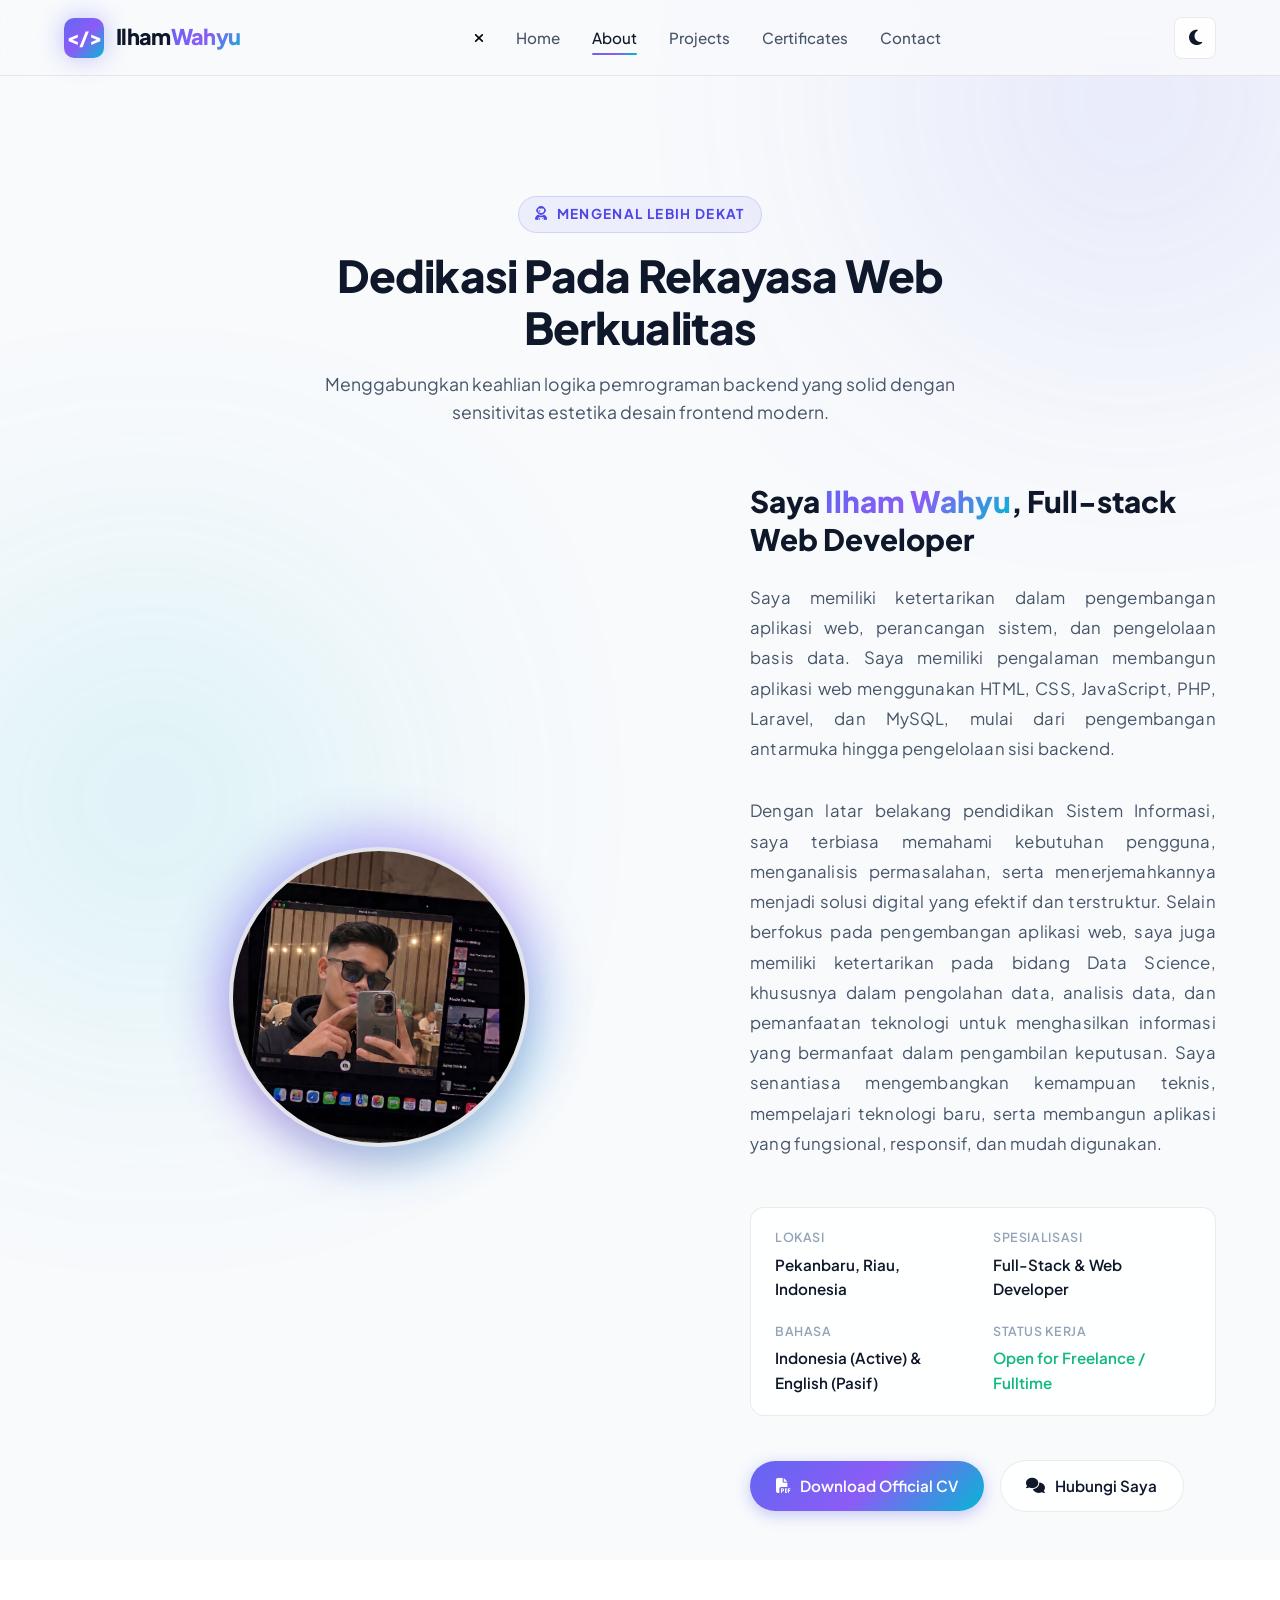
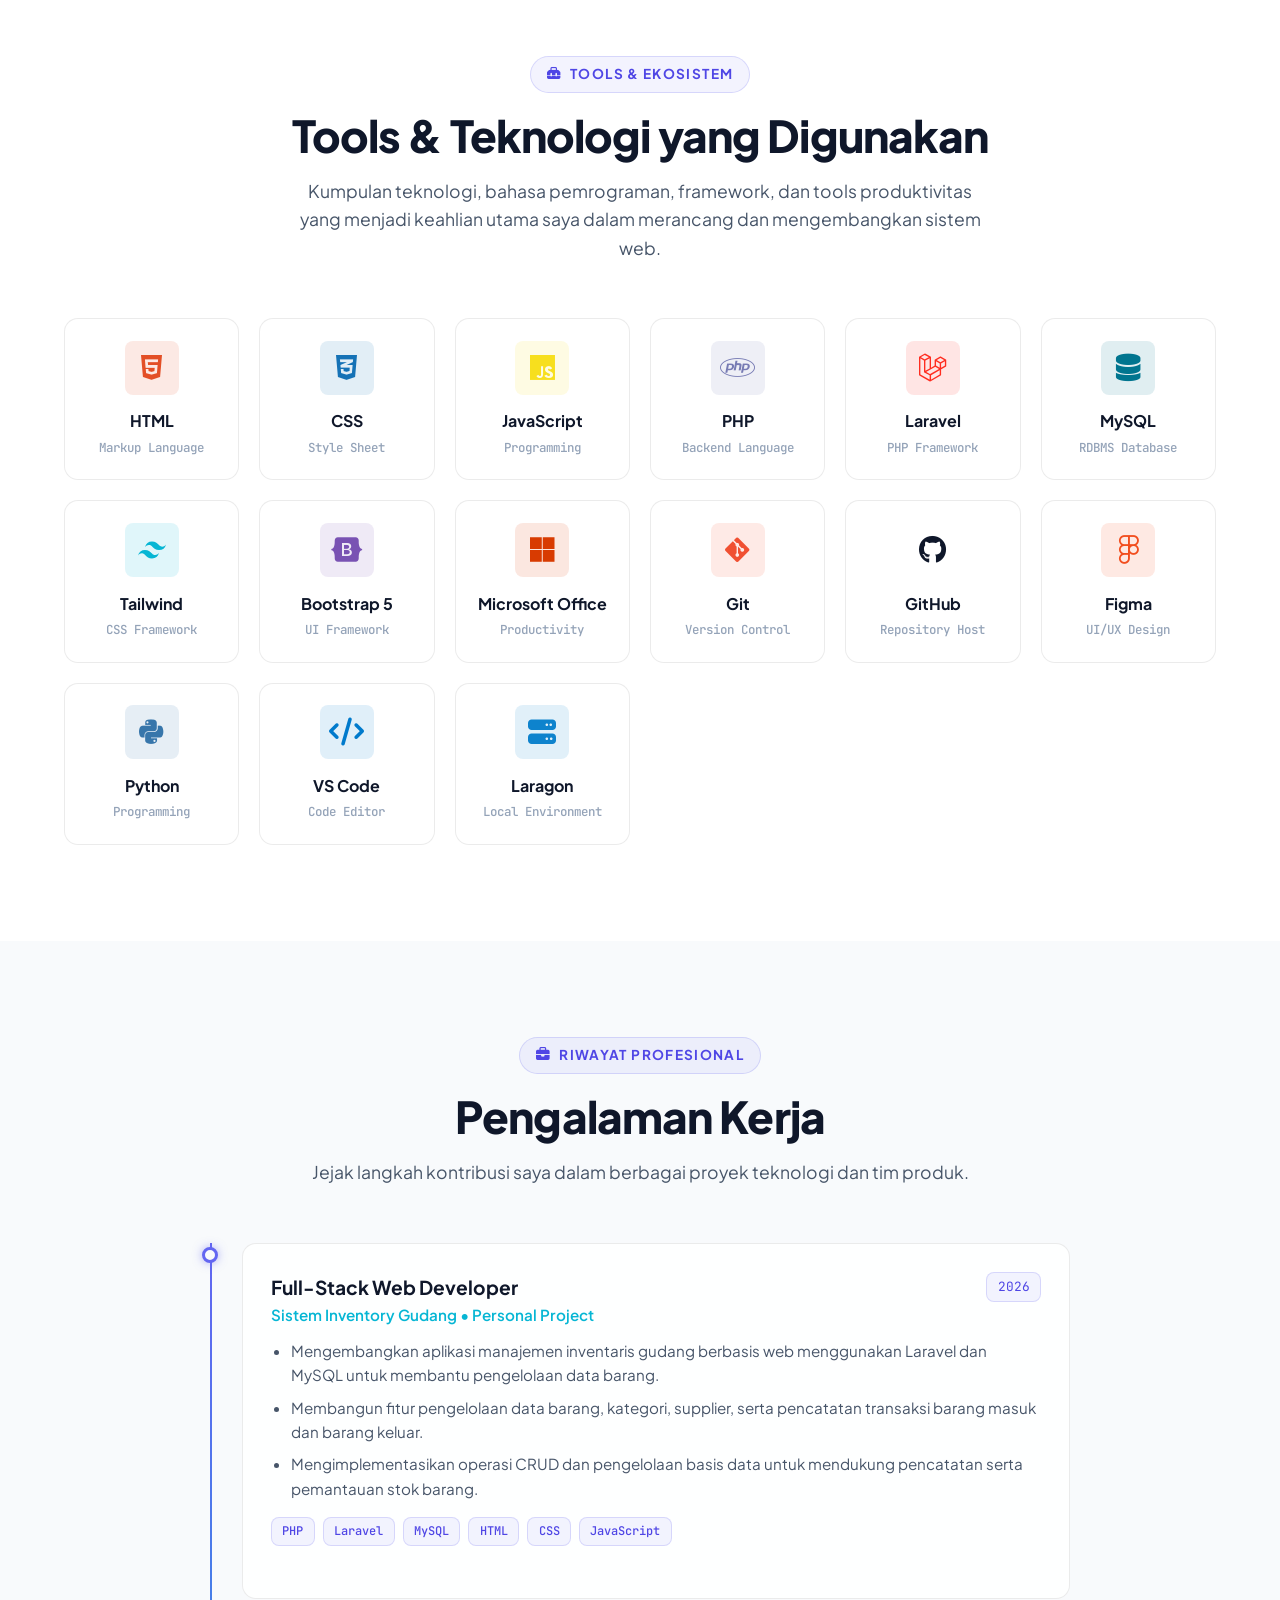
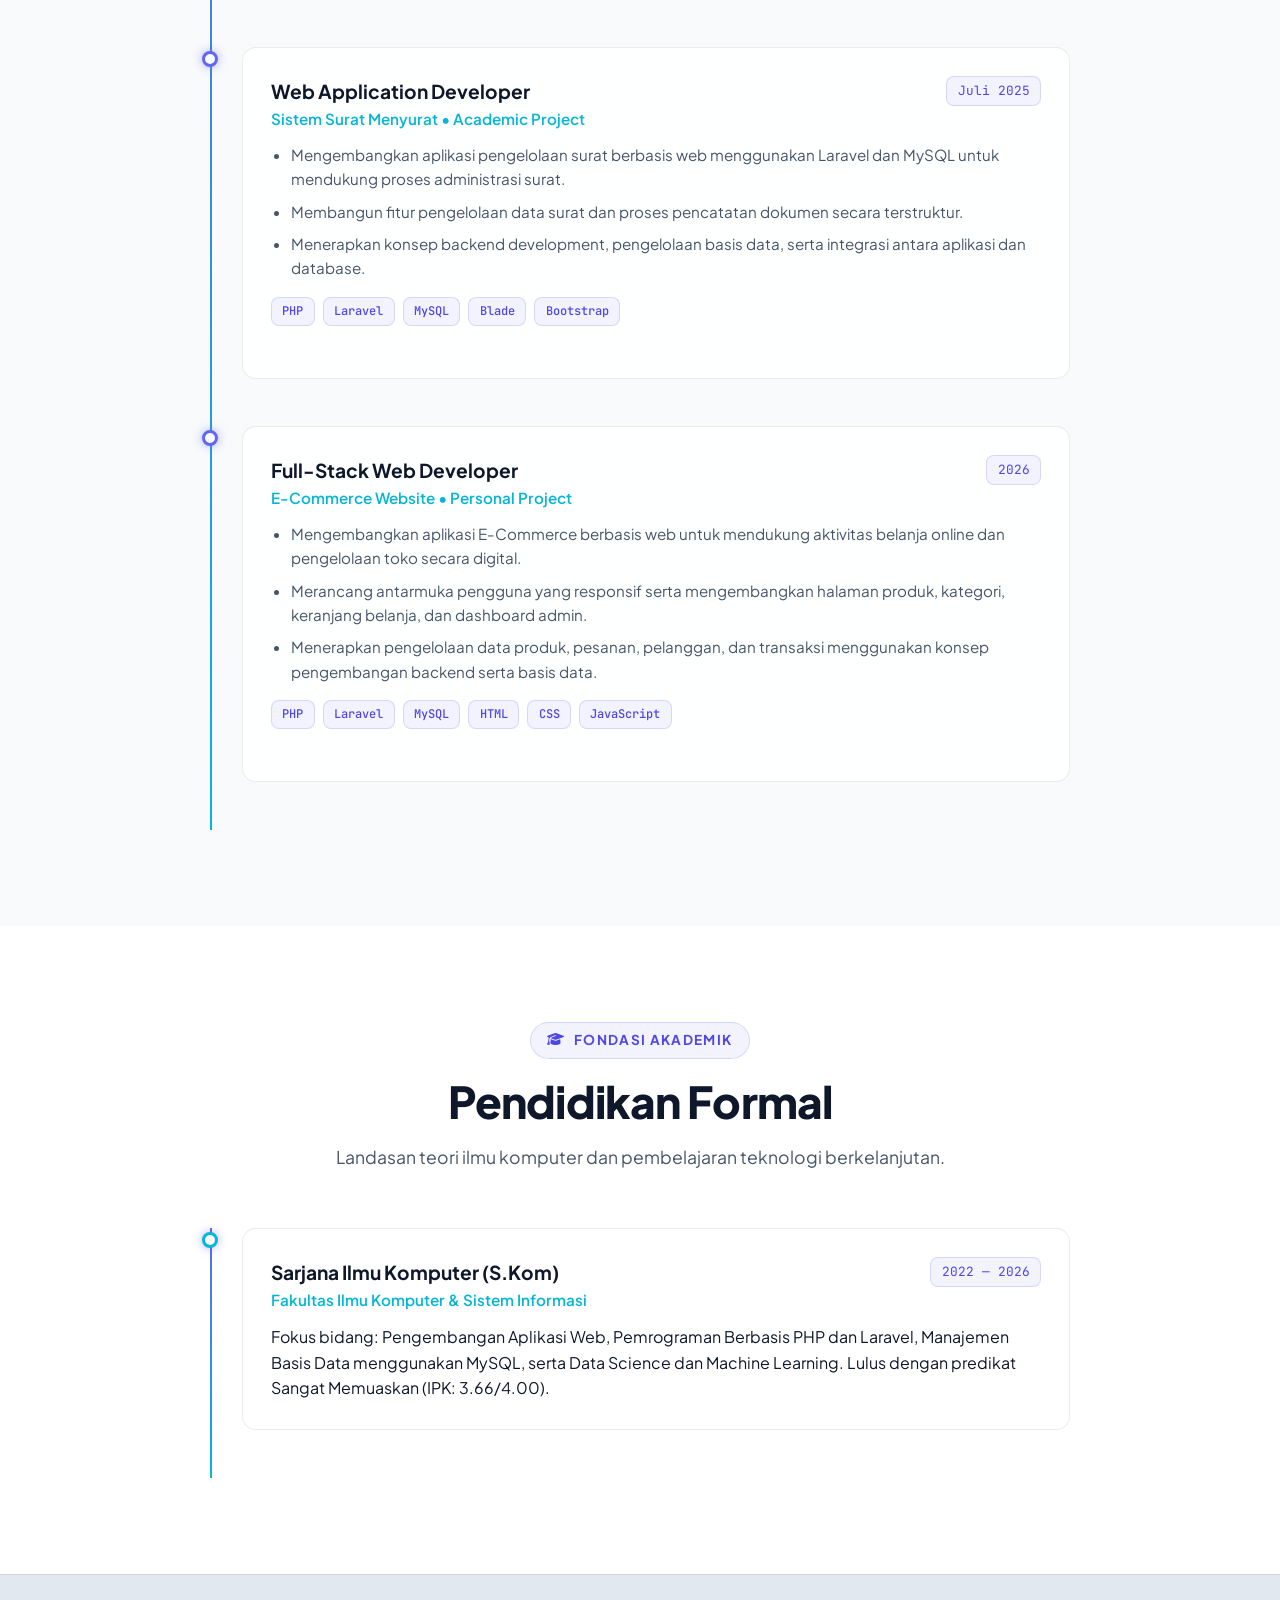
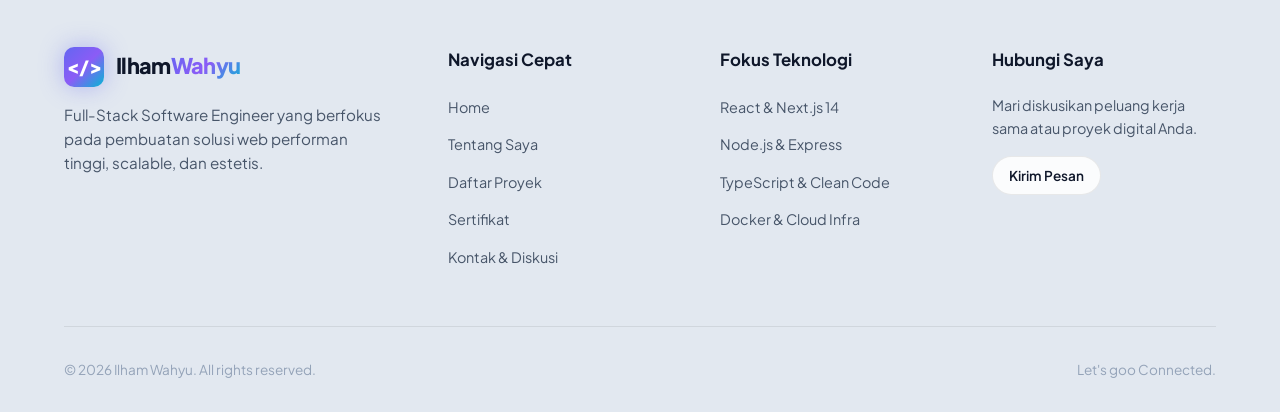
==== about.html @ cb18fb80 "Initial commit: Portfolio Ilham Wahyu" ====
<!DOCTYPE html>
<html lang="id" data-theme="dark">

<head>
  <meta charset="UTF-8">
  <meta name="viewport" content="width=device-width, initial-scale=1.0">
  <meta name="description"
    content="Tentang Ilham Wahyu - Pengalaman, Riwayat Pendidikan, dan Keahlian Teknis Full-Stack Developer.">
  <title>About Me | Ilham Wahyu - Full-Stack Developer</title>

  <!-- Favicon (Mendukung format PNG, JPEG, dan SVG) -->
  <link rel="icon" type="image/png" href="assets/img/Logo1.png">
  <link rel="stylesheet" href="https://cdnjs.cloudflare.com/ajax/libs/font-awesome/6.5.1/css/all.min.css">
  <link rel="stylesheet" href="css/style.css">
  <link rel="stylesheet" href="css/animation.css">
  <link rel="stylesheet" href="css/responsive.css">
</head>

<body>

  <div class="scroll-progress-bar"></div>

  <!-- Header -->
  <header class="site-header">
    <div class="container">
      <nav class="navbar">
        <a href="index.html" class="brand-logo">
          <div class="logo-icon">&lt;/&gt;</div>
          <span>Ilham<span class="gradient-text">Wahyu</span></span>
        </a>

        <ul class="nav-menu">
          <li><a href="index.html" class="nav-link">Home</a></li>
          <li><a href="about.html" class="nav-link active">About</a></li>
          <li><a href="projects.html" class="nav-link">Projects</a></li>
          <li><a href="certificate.html" class="nav-link">Certificates</a></li>
          <li><a href="contact.html" class="nav-link">Contact</a></li>
        </ul>

        <div class="header-actions">
          <button class="theme-toggle-btn" aria-label="Toggle Dark/Light Mode">
            <i class="fa-solid fa-sun"></i>
          </button>
          <a href="contact.html" class="btn btn-primary btn-sm"
            style="display: none; @media(min-width: 640px){display: inline-flex;}">
            <i class="fa-solid fa-paper-plane"></i> Let's Talk
          </a>
          <button class="menu-toggle" aria-label="Open Mobile Menu">
            <i class="fa-solid fa-bars-staggered"></i>
          </button>
        </div>
      </nav>
    </div>
  </header>

  <main style="padding-top: 100px;">
    <!-- ABOUT HERO BANNER -->
    <section class="section" style="padding-bottom: 3rem;">
      <div class="container">
        <div class="section-header reveal-init">
          <span class="section-tag"><i class="fa-solid fa-user-astronaut"></i> Mengenal Lebih Dekat</span>
          <h1 class="section-title">Dedikasi Pada Rekayasa Web Berkualitas</h1>
          <p class="section-subtitle">
            Menggabungkan keahlian logika pemrograman backend yang solid dengan sensitivitas estetika desain frontend
            modern.
          </p>
        </div>

        <!-- BIO DETAIL CARD -->
        <div class="hero-grid" style="margin-top: 2rem;">
          <div class="hero-visual reveal-init">
            <div class="avatar-wrapper" style="width: 300px; height: 300px;">
              <div class="avatar-glow-ring"></div>
              <img src="assets/img/fotocustom.png" alt="Profile" class="avatar-img"
                onerror="this.onerror=null; this.src='assets/img/profile.svg';">
            </div>
          </div>

          <div class="hero-content about-hero-content reveal-init delay-200">
            <h2 class="about-bio-title">
              Saya <span class="gradient-text">Ilham Wahyu</span>, Full-stack Web Developer
            </h2>
            <p class="about-bio-text">
              Saya memiliki ketertarikan dalam pengembangan aplikasi web, perancangan sistem, dan pengelolaan basis
              data. Saya memiliki pengalaman membangun aplikasi web menggunakan HTML, CSS, JavaScript, PHP, Laravel, dan
              MySQL, mulai dari pengembangan antarmuka hingga pengelolaan sisi backend.
            </p>
            <p class="about-bio-text">
              Dengan latar belakang pendidikan Sistem Informasi, saya terbiasa memahami kebutuhan pengguna, menganalisis
              permasalahan, serta menerjemahkannya menjadi solusi digital yang efektif dan terstruktur. Selain berfokus
              pada pengembangan aplikasi web, saya juga memiliki ketertarikan pada bidang Data Science, khususnya dalam
              pengolahan data, analisis data, dan pemanfaatan teknologi untuk menghasilkan informasi yang bermanfaat
              dalam pengambilan keputusan. Saya senantiasa mengembangkan kemampuan teknis, mempelajari teknologi baru,
              serta membangun aplikasi yang fungsional, responsif, dan mudah digunakan.
            </p>

            <div class="about-info-grid">
              <div class="about-info-item">
                <span class="about-info-label">LOKASI</span>
                <strong class="about-info-value">Pekanbaru, Riau, Indonesia</strong>
              </div>
              <div class="about-info-item">
                <span class="about-info-label">SPESIALISASI</span>
                <strong class="about-info-value">Full-Stack &amp; Web Developer</strong>
              </div>
              <div class="about-info-item">
                <span class="about-info-label">BAHASA</span>
                <strong class="about-info-value">Indonesia (Active) &amp; English (Pasif)</strong>
              </div>
              <div class="about-info-item">
                <span class="about-info-label">STATUS KERJA</span>
                <strong class="about-info-value" style="color: #10b981;">Open for Freelance / Fulltime</strong>
              </div>
            </div>

            <div class="hero-actions">
              <a href="assets/file/CV_ilham_wahyu.pdf" download="CV_ilham_wahyu.pdf" class="btn btn-primary">
                <i class="fa-solid fa-file-pdf"></i> Download Official CV
              </a>
              <a href="contact.html" class="btn btn-outline">
                <i class="fa-solid fa-comments"></i> Hubungi Saya
              </a>
            </div>
          </div>
        </div>
      </div>
    </section>

    <!-- TOOLS & TECHNOLOGIES SECTION -->
    <section class="section" style="background: var(--bg-secondary);">
      <div class="container">
        <div class="section-header reveal-init">
          <span class="section-tag"><i class="fa-solid fa-toolbox"></i> Tools &amp; Ekosistem</span>
          <h2 class="section-title">Tools &amp; Teknologi yang Digunakan</h2>
          <p class="section-subtitle">
            Kumpulan teknologi, bahasa pemrograman, framework, dan tools produktivitas yang menjadi keahlian utama saya
            dalam merancang dan mengembangkan sistem web.
          </p>
        </div>

        <div class="tools-grid reveal-init">
          <!-- 1. HTML -->
          <div class="tool-card shine-effect">
            <div class="tool-icon" style="color: #e34f26; background: rgba(227, 79, 38, 0.12);">
              <i class="fa-brands fa-html5"></i>
            </div>
            <h4 class="tool-name">HTML</h4>
            <span class="tool-category">Markup Language</span>
          </div>

          <!-- 2. CSS -->
          <div class="tool-card shine-effect">
            <div class="tool-icon" style="color: #1572b6; background: rgba(21, 114, 182, 0.12);">
              <i class="fa-brands fa-css3-alt"></i>
            </div>
            <h4 class="tool-name">CSS</h4>
            <span class="tool-category">Style Sheet</span>
          </div>

          <!-- 3. JavaScript -->
          <div class="tool-card shine-effect">
            <div class="tool-icon" style="color: #f7df1e; background: rgba(247, 223, 30, 0.12);">
              <i class="fa-brands fa-js"></i>
            </div>
            <h4 class="tool-name">JavaScript</h4>
            <span class="tool-category">Programming</span>
          </div>

          <!-- 4. PHP -->
          <div class="tool-card shine-effect">
            <div class="tool-icon" style="color: #777bb4; background: rgba(119, 123, 180, 0.12);">
              <i class="fa-brands fa-php"></i>
            </div>
            <h4 class="tool-name">PHP</h4>
            <span class="tool-category">Backend Language</span>
          </div>

          <!-- 5. Laravel -->
          <div class="tool-card shine-effect">
            <div class="tool-icon" style="color: #ff2d20; background: rgba(255, 45, 32, 0.12);">
              <i class="fa-brands fa-laravel"></i>
            </div>
            <h4 class="tool-name">Laravel</h4>
            <span class="tool-category">PHP Framework</span>
          </div>

          <!-- 6. MySQL -->
          <div class="tool-card shine-effect">
            <div class="tool-icon" style="color: #00758f; background: rgba(0, 117, 143, 0.12);">
              <i class="fa-solid fa-database"></i>
            </div>
            <h4 class="tool-name">MySQL</h4>
            <span class="tool-category">RDBMS Database</span>
          </div>

          <!-- 7. Tailwind CSS -->
          <div class="tool-card shine-effect">
            <div class="tool-icon" style="color: #06b6d4; background: rgba(6, 182, 212, 0.12);">
              <svg viewBox="0 0 24 24" width="28" height="28" fill="currentColor">
                <path
                  d="M12.001 4.8c-3.2 0-5.2 1.6-6 4.8 1.2-1.6 2.6-2.2 4.2-1.8.913.228 1.565.89 2.288 1.624C13.666 10.618 15.027 12 18.001 12c3.2 0 5.2-1.6 6-4.8-1.2 1.6-2.6 2.2-4.2 1.8-.913-.228-1.565-.89-2.288-1.624C16.337 6.182 14.976 4.8 12.001 4.8zm-6 7.2c-3.2 0-5.2 1.6-6 4.8 1.2-1.6 2.6-2.2 4.2-1.8.913.228 1.565.89 2.288 1.624 1.177 1.194 2.538 2.576 5.512 2.576 3.2 0 5.2-1.6 6-4.8-1.2 1.6-2.6 2.2-4.2 1.8-.913-.228-1.565-.89-2.288-1.624C10.336 13.382 8.975 12 6.001 12z" />
              </svg>
            </div>
            <h4 class="tool-name">Tailwind</h4>
            <span class="tool-category">CSS Framework</span>
          </div>

          <!-- 8. Bootstrap 5 -->
          <div class="tool-card shine-effect">
            <div class="tool-icon" style="color: #7952b3; background: rgba(121, 82, 179, 0.12);">
              <i class="fa-brands fa-bootstrap"></i>
            </div>
            <h4 class="tool-name">Bootstrap 5</h4>
            <span class="tool-category">UI Framework</span>
          </div>

          <!-- 9. Microsoft Office -->
          <div class="tool-card shine-effect">
            <div class="tool-icon" style="color: #d83b01; background: rgba(216, 59, 1, 0.12);">
              <i class="fa-brands fa-microsoft"></i>
            </div>
            <h4 class="tool-name">Microsoft Office</h4>
            <span class="tool-category">Productivity</span>
          </div>

          <!-- 10. Git -->
          <div class="tool-card shine-effect">
            <div class="tool-icon" style="color: #f05032; background: rgba(240, 80, 50, 0.12);">
              <i class="fa-brands fa-git-alt"></i>
            </div>
            <h4 class="tool-name">Git</h4>
            <span class="tool-category">Version Control</span>
          </div>

          <!-- 11. GitHub -->
          <div class="tool-card shine-effect">
            <div class="tool-icon" style="color: var(--text-primary); background: rgba(255, 255, 255, 0.08);">
              <i class="fa-brands fa-github"></i>
            </div>
            <h4 class="tool-name">GitHub</h4>
            <span class="tool-category">Repository Host</span>
          </div>

          <!-- 12. Figma -->
          <div class="tool-card shine-effect">
            <div class="tool-icon" style="color: #f24e1e; background: rgba(242, 78, 30, 0.12);">
              <i class="fa-brands fa-figma"></i>
            </div>
            <h4 class="tool-name">Figma</h4>
            <span class="tool-category">UI/UX Design</span>
          </div>

          <!-- 13. Python -->
          <div class="tool-card shine-effect">
            <div class="tool-icon" style="color: #3776ab; background: rgba(55, 118, 171, 0.12);">
              <i class="fa-brands fa-python"></i>
            </div>
            <h4 class="tool-name">Python</h4>
            <span class="tool-category">Programming</span>
          </div>

          <!-- 14. VS Code -->
          <div class="tool-card shine-effect">
            <div class="tool-icon" style="color: #007acc; background: rgba(0, 122, 204, 0.12);">
              <i class="fa-solid fa-code"></i>
            </div>
            <h4 class="tool-name">VS Code</h4>
            <span class="tool-category">Code Editor</span>
          </div>

          <!-- 15. Laragon -->
          <div class="tool-card shine-effect">
            <div class="tool-icon" style="color: #0e83cd; background: rgba(14, 131, 205, 0.12);">
              <i class="fa-solid fa-server"></i>
            </div>
            <h4 class="tool-name">Laragon</h4>
            <span class="tool-category">Local Environment</span>
          </div>
        </div>
      </div>
    </section>

    <!-- WORK EXPERIENCE TIMELINE -->
    <section class="section">
      <div class="container">
        <div class="section-header reveal-init">
          <span class="section-tag"><i class="fa-solid fa-briefcase"></i> Riwayat Profesional</span>
          <h2 class="section-title">Pengalaman Kerja</h2>
          <p class="section-subtitle">Jejak langkah kontribusi saya dalam berbagai proyek teknologi dan tim produk.</p>
        </div>

        <div class="timeline">
          <!-- Project 1 -->
          <div class="timeline-item reveal-init">
            <div class="timeline-dot"></div>
            <div class="timeline-content">
              <div class="timeline-header">
                <div>
                  <h3 class="timeline-role">Full-Stack Web Developer</h3>
                  <div class="timeline-company">Sistem Inventory Gudang • Personal Project</div>
                </div>
                <span class="timeline-period">2026</span>
              </div>
              <ul class="timeline-bullets">
                <li>Mengembangkan aplikasi manajemen inventaris gudang berbasis web menggunakan Laravel dan MySQL untuk
                  membantu pengelolaan data barang.</li>
                <li>Membangun fitur pengelolaan data barang, kategori, supplier, serta pencatatan transaksi barang masuk
                  dan barang keluar.</li>
                <li>Mengimplementasikan operasi CRUD dan pengelolaan basis data untuk mendukung pencatatan serta
                  pemantauan stok barang.</li>
              </ul>
              <div class="tech-tags" style="margin-top: 1rem;">
                <span class="tech-tag">PHP</span>
                <span class="tech-tag">Laravel</span>
                <span class="tech-tag">MySQL</span>
                <span class="tech-tag">HTML</span>
                <span class="tech-tag">CSS</span>
                <span class="tech-tag">JavaScript</span>
              </div>
            </div>
          </div>

          <!-- Project 2 -->
          <div class="timeline-item reveal-init">
            <div class="timeline-dot"></div>
            <div class="timeline-content">
              <div class="timeline-header">
                <div>
                  <h3 class="timeline-role">Web Application Developer</h3>
                  <div class="timeline-company">Sistem Surat Menyurat • Academic Project</div>
                </div>
                <span class="timeline-period">Juli 2025</span>
              </div>
              <ul class="timeline-bullets">
                <li>Mengembangkan aplikasi pengelolaan surat berbasis web menggunakan Laravel dan MySQL untuk mendukung
                  proses administrasi surat.</li>
                <li>Membangun fitur pengelolaan data surat dan proses pencatatan dokumen secara terstruktur.</li>
                <li>Menerapkan konsep backend development, pengelolaan basis data, serta integrasi antara aplikasi dan
                  database.</li>
              </ul>
              <div class="tech-tags" style="margin-top: 1rem;">
                <span class="tech-tag">PHP</span>
                <span class="tech-tag">Laravel</span>
                <span class="tech-tag">MySQL</span>
                <span class="tech-tag">Blade</span>
                <span class="tech-tag">Bootstrap</span>
              </div>
            </div>
          </div>

          <!-- Project 3 -->
          <div class="timeline-item reveal-init">
            <div class="timeline-dot"></div>
            <div class="timeline-content">
              <div class="timeline-header">
                <div>
                  <h3 class="timeline-role">Full-Stack Web Developer</h3>
                  <div class="timeline-company">E-Commerce Website • Personal Project</div>
                </div>
                <span class="timeline-period">2026</span>
              </div>
              <ul class="timeline-bullets">
                <li>Mengembangkan aplikasi E-Commerce berbasis web untuk mendukung aktivitas belanja online dan
                  pengelolaan toko secara digital.</li>
                <li>Merancang antarmuka pengguna yang responsif serta mengembangkan halaman produk, kategori, keranjang
                  belanja, dan dashboard admin.</li>
                <li>Menerapkan pengelolaan data produk, pesanan, pelanggan, dan transaksi menggunakan konsep
                  pengembangan backend serta basis data.</li>
              </ul>
              <div class="tech-tags" style="margin-top: 1rem;">
                <span class="tech-tag">PHP</span>
                <span class="tech-tag">Laravel</span>
                <span class="tech-tag">MySQL</span>
                <span class="tech-tag">HTML</span>
                <span class="tech-tag">CSS</span>
                <span class="tech-tag">JavaScript</span>
              </div>
            </div>
          </div>
        </div>
      </div>
      </div>
    </section>

    <!-- EDUCATION & CERTIFICATION HIGHLIGHT -->
    <section class="section" style="background: var(--bg-secondary);">
      <div class="container">
        <div class="section-header reveal-init">
          <span class="section-tag"><i class="fa-solid fa-graduation-cap"></i> Fondasi Akademik</span>
          <h2 class="section-title">Pendidikan Formal</h2>
          <p class="section-subtitle">Landasan teori ilmu komputer dan pembelajaran teknologi berkelanjutan.</p>
        </div>

        <div class="timeline">
          <div class="timeline-item reveal-init">
            <div class="timeline-dot" style="border-color: var(--accent-secondary);"></div>
            <div class="timeline-content">
              <div class="timeline-header">
                <div>
                  <h3 class="timeline-role">Sarjana Ilmu Komputer (S.Kom)</h3>
                  <div class="timeline-company">Fakultas Ilmu Komputer &amp; Sistem Informasi</div>
                </div>
                <span class="timeline-period">2022 — 2026</span>
              </div>
              <p style="color: var(--text-secondary); margin-top: 0.5rem;">
              <p>
                Fokus bidang: Pengembangan Aplikasi Web, Pemrograman Berbasis PHP dan Laravel,
                Manajemen Basis Data menggunakan MySQL, serta Data Science dan Machine Learning.
                Lulus dengan predikat Sangat Memuaskan (IPK: 3.66/4.00).
              </p>
              </p>
            </div>
          </div>
        </div>
      </div>
    </section>
    <div class="toast-container"></div>

    <!-- Footer -->
    <footer class="site-footer">
      <div class="container">
        <div class="footer-grid">
          <div class="footer-brand">
            <a href="index.html" class="brand-logo">
              <div class="logo-icon">&lt;/&gt;</div>
              <span>Ilham<span class="gradient-text">Wahyu</span></span>
            </a>
            <p>Full-Stack Software Engineer yang berfokus pada pembuatan solusi web performan tinggi, scalable, dan
              estetis.</p>
          </div>

          <div>
            <h4 class="footer-col-title">Navigasi Cepat</h4>
            <ul class="footer-links">
              <li><a href="index.html">Home</a></li>
              <li><a href="about.html">Tentang Saya</a></li>
              <li><a href="projects.html">Daftar Proyek</a></li>
              <li><a href="certificate.html">Sertifikat</a></li>
              <li><a href="contact.html">Kontak &amp; Diskusi</a></li>
            </ul>
          </div>

          <div>
            <h4 class="footer-col-title">Fokus Teknologi</h4>
            <ul class="footer-links">
              <li><a href="projects.html">React &amp; Next.js 14</a></li>
              <li><a href="projects.html">Node.js &amp; Express</a></li>
              <li><a href="projects.html">TypeScript &amp; Clean Code</a></li>
              <li><a href="projects.html">Docker &amp; Cloud Infra</a></li>
            </ul>
          </div>

          <div>
            <h4 class="footer-col-title">Hubungi Saya</h4>
            <p style="color: var(--text-secondary); font-size: 0.9rem; margin-bottom: 1rem;">
              Mari diskusikan peluang kerja sama atau proyek digital Anda.
            </p>
            <a href="contact.html" class="btn btn-outline btn-sm">Kirim Pesan</a>
          </div>
        </div>

        <div class="footer-bottom">
          <div>&copy; 2026 Ilham Wahyu. All rights reserved.</div>
          <div>Let's goo Connected.</div>
        </div>
      </div>
    </footer>

    <script src="js/scroll.js"></script>
    <script src="js/script.js"></script>
</body>

</html>
---- css/style.css ----
/* ==========================================================================
   PORTFOLIO DESIGN SYSTEM & GLOBAL STYLES (style.css)
   ========================================================================== */

@import url('https://fonts.googleapis.com/css2?family=Plus+Jakarta+Sans:wght@300;400;500;600;700;800&family=JetBrains+Mono:wght@400;500;700&display=swap');

/* --- Root Design Variables --- */
:root {
  /* Color Palette - Modern Dark Theme (Default) */
  --bg-primary: #0a0e17;
  --bg-secondary: #111827;
  --bg-card: rgba(17, 24, 39, 0.75);
  --bg-card-hover: rgba(30, 41, 59, 0.85);
  --bg-glass: rgba(15, 23, 42, 0.65);
  
  --text-primary: #f8fafc;
  --text-secondary: #94a3b8;
  --text-muted: #64748b;
  
  --accent-primary: #6366f1;
  --accent-secondary: #06b6d4;
  --accent-gradient: linear-gradient(135deg, #6366f1 0%, #8b5cf6 50%, #06b6d4 100%);
  --accent-gradient-glow: 0 0 25px rgba(99, 102, 241, 0.4);
  
  --border-color: rgba(255, 255, 255, 0.08);
  --border-hover: rgba(99, 102, 241, 0.4);
  
  --badge-bg: rgba(99, 102, 241, 0.12);
  --badge-text: #818cf8;
  --badge-border: rgba(99, 102, 241, 0.25);
  
  --nav-bg: rgba(10, 14, 23, 0.8);
  --footer-bg: #070a10;
  
  /* System Typography */
  --font-main: 'Plus Jakarta Sans', -apple-system, BlinkMacSystemFont, 'Segoe UI', Roboto, sans-serif;
  --font-mono: 'JetBrains Mono', monospace;
  
  /* Layout & Elevations */
  --container-max: 1200px;
  --radius-sm: 8px;
  --radius-md: 14px;
  --radius-lg: 20px;
  --radius-full: 9999px;
  
  --shadow-sm: 0 4px 6px -1px rgba(0, 0, 0, 0.1);
  --shadow-md: 0 10px 25px -5px rgba(0, 0, 0, 0.25);
  --shadow-lg: 0 20px 40px -10px rgba(0, 0, 0, 0.45);
  
  --transition-fast: 0.2s cubic-bezier(0.4, 0, 0.2, 1);
  --transition-normal: 0.3s cubic-bezier(0.4, 0, 0.2, 1);
  --transition-slow: 0.5s cubic-bezier(0.4, 0, 0.2, 1);
}

/* Light Mode Overrides */
[data-theme="light"] {
  --bg-primary: #f8fafc;
  --bg-secondary: #ffffff;
  --bg-card: rgba(255, 255, 255, 0.85);
  --bg-card-hover: rgba(241, 245, 249, 0.95);
  --bg-glass: rgba(255, 255, 255, 0.8);
  
  --text-primary: #0f172a;
  --text-secondary: #475569;
  --text-muted: #94a3b8;
  
  --border-color: rgba(0, 0, 0, 0.08);
  --border-hover: rgba(99, 102, 241, 0.4);
  
  --badge-bg: rgba(99, 102, 241, 0.08);
  --badge-text: #4f46e5;
  --badge-border: rgba(99, 102, 241, 0.2);
  
  --nav-bg: rgba(248, 250, 252, 0.85);
  --footer-bg: #e2e8f0;
  
  --shadow-sm: 0 2px 4px rgba(0, 0, 0, 0.04);
  --shadow-md: 0 10px 20px rgba(0, 0, 0, 0.06);
  --shadow-lg: 0 20px 30px rgba(0, 0, 0, 0.08);
}

/* --- Base & Reset --- */
*, *::before, *::after {
  margin: 0;
  padding: 0;
  box-sizing: border-box;
}

html {
  font-size: 16px;
  scroll-behavior: smooth;
  scroll-padding-top: 85px;
}

body {
  font-family: var(--font-main);
  background-color: var(--bg-primary);
  color: var(--text-primary);
  line-height: 1.6;
  min-height: 100vh;
  display: flex;
  flex-direction: column;
  overflow-x: hidden;
  position: relative;
  transition: background-color var(--transition-normal), color var(--transition-normal);
}

/* Background Ambient Glows */
body::before, body::after {
  content: '';
  position: fixed;
  width: 500px;
  height: 500px;
  border-radius: 50%;
  filter: blur(140px);
  z-index: -1;
  pointer-events: none;
  opacity: 0.35;
}

body::before {
  top: -150px;
  right: -100px;
  background: radial-gradient(circle, #6366f1 0%, transparent 70%);
}

body::after {
  bottom: -150px;
  left: -100px;
  background: radial-gradient(circle, #06b6d4 0%, transparent 70%);
}

/* Custom Scrollbar */
::-webkit-scrollbar {
  width: 10px;
}
::-webkit-scrollbar-track {
  background: var(--bg-primary);
}
::-webkit-scrollbar-thumb {
  background: #334155;
  border-radius: 5px;
}
::-webkit-scrollbar-thumb:hover {
  background: var(--accent-primary);
}

/* Typography Helpers */
a {
  color: inherit;
  text-decoration: none;
  transition: color var(--transition-fast);
}

img {
  max-width: 100%;
  height: auto;
  display: block;
}

ul {
  list-style: none;
}

button {
  font-family: inherit;
  cursor: pointer;
  border: none;
  background: none;
}

/* Layout Utilities */
.container {
  width: 100%;
  max-width: var(--container-max);
  margin-left: auto;
  margin-right: auto;
  padding-left: 1.5rem;
  padding-right: 1.5rem;
}

.section {
  padding: 6rem 0;
  position: relative;
}

.section-header {
  text-align: center;
  max-width: 700px;
  margin: 0 auto 3.5rem auto;
}

.section-tag {
  display: inline-flex;
  align-items: center;
  gap: 0.5rem;
  font-size: 0.85rem;
  font-weight: 700;
  text-transform: uppercase;
  letter-spacing: 0.1em;
  padding: 0.4rem 1rem;
  border-radius: var(--radius-full);
  background: var(--badge-bg);
  color: var(--badge-text);
  border: 1px solid var(--badge-border);
  margin-bottom: 1rem;
}

.section-title {
  font-size: clamp(2rem, 3.5vw, 2.75rem);
  font-weight: 800;
  letter-spacing: -0.02em;
  color: var(--text-primary);
  margin-bottom: 1rem;
  line-height: 1.2;
}

.section-subtitle {
  font-size: 1.1rem;
  color: var(--text-secondary);
}

.gradient-text {
  background: var(--accent-gradient);
  -webkit-background-clip: text;
  -webkit-text-fill-color: transparent;
  display: inline-block;
}

/* ==========================================================================
   HEADER & NAVBAR
   ========================================================================== */
.site-header {
  position: fixed;
  top: 0;
  left: 0;
  width: 100%;
  z-index: 1050;
  background: var(--nav-bg);
  backdrop-filter: blur(16px);
  -webkit-backdrop-filter: blur(16px);
  border-bottom: 1px solid var(--border-color);
  transition: all var(--transition-normal);
}

.site-header.scrolled {
  box-shadow: var(--shadow-md);
  padding: 0.2rem 0;
}

.navbar {
  display: flex;
  align-items: center;
  justify-content: space-between;
  height: 75px;
}

.brand-logo {
  display: flex;
  align-items: center;
  gap: 0.75rem;
  font-size: 1.35rem;
  font-weight: 800;
  letter-spacing: -0.03em;
  color: var(--text-primary);
}

.brand-logo .logo-icon {
  width: 40px;
  height: 40px;
  background: var(--accent-gradient);
  border-radius: 10px;
  display: flex;
  align-items: center;
  justify-content: center;
  color: #fff;
  font-size: 1.2rem;
  box-shadow: var(--accent-gradient-glow);
}

.nav-menu {
  display: flex;
  align-items: center;
  gap: 2rem;
}

.nav-link {
  font-size: 0.95rem;
  font-weight: 500;
  color: var(--text-secondary);
  position: relative;
  padding: 0.5rem 0;
  transition: color var(--transition-fast);
}

.nav-link:hover,
.nav-link.active {
  color: var(--text-primary);
}

.nav-link::after {
  content: '';
  position: absolute;
  bottom: 0;
  left: 0;
  width: 0;
  height: 2px;
  background: var(--accent-gradient);
  border-radius: 2px;
  transition: width var(--transition-normal);
}

.nav-link:hover::after,
.nav-link.active::after {
  width: 100%;
}

.header-actions {
  display: flex;
  align-items: center;
  gap: 1rem;
}

.theme-toggle-btn {
  width: 42px;
  height: 42px;
  border-radius: var(--radius-sm);
  background: var(--bg-card);
  border: 1px solid var(--border-color);
  color: var(--text-primary);
  display: flex;
  align-items: center;
  justify-content: center;
  font-size: 1.1rem;
  transition: all var(--transition-fast);
}

.theme-toggle-btn:hover {
  border-color: var(--accent-primary);
  color: var(--accent-primary);
  transform: translateY(-2px);
}

.menu-toggle {
  display: none;
  width: 42px;
  height: 42px;
  border-radius: var(--radius-sm);
  background: var(--bg-card);
  border: 1px solid var(--border-color);
  color: var(--text-primary);
  align-items: center;
  justify-content: center;
  font-size: 1.25rem;
  cursor: pointer;
  transition: all var(--transition-fast);
}

.menu-toggle:hover {
  border-color: var(--accent-primary);
  color: var(--accent-primary);
}

/* Scroll Progress Bar */
.scroll-progress-bar {
  position: fixed;
  top: 0;
  left: 0;
  height: 3px;
  width: 0;
  background: var(--accent-gradient);
  z-index: 1070;
  transition: width 0.1s linear;
}

/* ==========================================================================
   BUTTONS & BADGES
   ========================================================================== */
.btn {
  display: inline-flex;
  align-items: center;
  justify-content: center;
  gap: 0.6rem;
  padding: 0.8rem 1.6rem;
  border-radius: var(--radius-full);
  font-size: 0.95rem;
  font-weight: 600;
  transition: all var(--transition-normal);
  white-space: nowrap;
}

.btn-primary {
  background: var(--accent-gradient);
  color: #ffffff !important;
  box-shadow: 0 4px 15px rgba(99, 102, 241, 0.35);
  position: relative;
  overflow: hidden;
}

.btn-primary:hover {
  transform: translateY(-3px);
  box-shadow: 0 8px 25px rgba(99, 102, 241, 0.5);
}

.btn-outline {
  background: var(--bg-card);
  color: var(--text-primary);
  border: 1px solid var(--border-color);
}

.btn-outline:hover {
  border-color: var(--accent-primary);
  color: var(--accent-primary);
  background: var(--bg-card-hover);
  transform: translateY(-3px);
}

.btn-sm {
  padding: 0.5rem 1rem;
  font-size: 0.85rem;
}

.btn-icon {
  width: 42px;
  height: 42px;
  padding: 0;
  border-radius: 50%;
}

/* ==========================================================================
   HERO SECTION
   ========================================================================== */
.hero-section {
  min-height: 100vh;
  display: flex;
  align-items: center;
  padding-top: 100px;
  padding-bottom: 4rem;
}

.hero-grid {
  display: grid;
  grid-template-columns: 1.15fr 0.85fr;
  align-items: center;
  gap: 3.5rem;
}

.hero-content {
  display: flex;
  flex-direction: column;
  gap: 1.5rem;
}

/* About Page Hero & Bio Typography */
.hero-content.about-hero-content {
  gap: 1.25rem;
}

.about-bio-title {
  font-size: 1.85rem;
  font-weight: 800;
  line-height: 1.3;
  color: var(--text-primary);
  margin-bottom: 0.25rem;
  text-align: left;
}

.about-bio-text {
  text-align: justify;
  text-justify: inter-word;
  hyphens: auto;
  -webkit-hyphens: auto;
  word-break: normal;
  overflow-wrap: break-word;
  color: var(--text-secondary);
  line-height: 1.8;
  font-size: 1.05rem;
  margin-bottom: 0.75rem;
  letter-spacing: 0.01em;
}

.about-info-grid {
  display: grid;
  grid-template-columns: repeat(2, 1fr);
  gap: 1.25rem;
  margin: 1rem 0;
  background: var(--bg-card);
  border: 1px solid var(--border-color);
  border-radius: var(--radius-md);
  padding: 1.25rem 1.5rem;
  backdrop-filter: blur(8px);
}

.about-info-item {
  display: flex;
  flex-direction: column;
  gap: 0.3rem;
  text-align: left;
}

.about-info-label {
  color: var(--text-muted);
  font-size: 0.78rem;
  font-weight: 600;
  letter-spacing: 0.05em;
  text-transform: uppercase;
}

.about-info-value {
  color: var(--text-primary);
  font-size: 0.95rem;
  font-weight: 600;
}

.hero-status-pill {
  display: inline-flex;
  align-items: center;
  gap: 0.6rem;
  width: fit-content;
  padding: 0.45rem 1.1rem;
  background: rgba(16, 185, 129, 0.1);
  border: 1px solid rgba(16, 185, 129, 0.25);
  border-radius: var(--radius-full);
  color: #10b981;
  font-size: 0.85rem;
  font-weight: 600;
}

.status-dot {
  width: 8px;
  height: 8px;
  background: #10b981;
  border-radius: 50%;
  box-shadow: 0 0 10px #10b981;
  animation: pulseGlow 2s infinite;
}

.hero-title {
  font-size: clamp(2.4rem, 4.5vw, 3.8rem);
  font-weight: 800;
  line-height: 1.15;
  letter-spacing: -0.03em;
}

.hero-typewriter-wrap {
  min-height: 1.4em;
  display: inline-block;
}

.typing-cursor {
  display: inline-block;
  margin-left: 2px;
  font-weight: 300;
  animation: blink 0.8s infinite;
  color: var(--accent-secondary);
}

.hero-description {
  font-size: 1.15rem;
  color: var(--text-secondary);
  max-width: 580px;
  line-height: 1.7;
}

.hero-actions {
  display: flex;
  flex-wrap: wrap;
  align-items: center;
  gap: 1rem;
  margin-top: 0.5rem;
}

.hero-socials {
  display: flex;
  align-items: center;
  gap: 0.85rem;
  margin-top: 1rem;
}

.social-link {
  width: 44px;
  height: 44px;
  border-radius: 50%;
  background: var(--bg-card);
  border: 1px solid var(--border-color);
  display: flex;
  align-items: center;
  justify-content: center;
  color: var(--text-secondary);
  font-size: 1.1rem;
  transition: all var(--transition-fast);
}

.social-link:hover {
  color: #fff;
  background: var(--accent-primary);
  border-color: var(--accent-primary);
  transform: translateY(-3px);
  box-shadow: 0 6px 15px rgba(99, 102, 241, 0.4);
}

/* Hero Avatar Side */
.hero-visual {
  position: relative;
  display: flex;
  justify-content: center;
}

.avatar-wrapper {
  position: relative;
  width: 340px;
  height: 340px;
  max-width: 100%;
}

.avatar-glow-ring {
  position: absolute;
  inset: -15px;
  border-radius: 50%;
  background: var(--accent-gradient);
  filter: blur(25px);
  opacity: 0.45;
  animation: pulseGlow 4s infinite alternate;
}

.avatar-img {
  position: relative;
  width: 100%;
  height: 100%;
  border-radius: 50%;
  object-fit: cover;
  object-position: center;
  border: 4px solid var(--border-color);
  box-shadow: var(--shadow-lg);
  background-color: var(--bg-card);
}

/* Floating Metric Badges on Hero */
.floating-badge {
  position: absolute;
  padding: 0.75rem 1.2rem;
  background: var(--bg-glass);
  backdrop-filter: blur(12px);
  border: 1px solid var(--border-color);
  border-radius: var(--radius-md);
  box-shadow: var(--shadow-md);
  display: flex;
  align-items: center;
  gap: 0.75rem;
  z-index: 5;
  animation: float 4s ease-in-out infinite;
}

.badge-pos-1 {
  top: 10%;
  left: -20px;
  animation-delay: 0s;
}

.badge-pos-2 {
  bottom: 12%;
  right: -25px;
  animation-delay: 2s;
}

.floating-badge .badge-icon {
  font-size: 1.5rem;
}

.floating-badge .badge-title {
  font-size: 0.75rem;
  color: var(--text-muted);
  font-weight: 500;
  text-transform: uppercase;
}

.floating-badge .badge-val {
  font-size: 1.1rem;
  font-weight: 800;
  color: var(--text-primary);
}

/* Hero Stats Counter Bar */
.stats-banner {
  background: var(--bg-card);
  border: 1px solid var(--border-color);
  border-radius: var(--radius-lg);
  padding: 2rem 2.5rem;
  margin-top: 4rem;
  backdrop-filter: blur(12px);
  box-shadow: var(--shadow-md);
}

.stats-grid {
  display: grid;
  grid-template-columns: repeat(4, 1fr);
  gap: 2rem;
  text-align: center;
}

.stat-item {
  position: relative;
}

.stat-item:not(:last-child)::after {
  content: '';
  position: absolute;
  right: -1rem;
  top: 15%;
  height: 70%;
  width: 1px;
  background: var(--border-color);
}

.stat-number {
  font-size: 2.5rem;
  font-weight: 800;
  color: var(--text-primary);
  line-height: 1;
  margin-bottom: 0.5rem;
  font-family: var(--font-mono);
}

.stat-label {
  font-size: 0.9rem;
  color: var(--text-secondary);
  font-weight: 500;
}

/* ==========================================================================
   SKILLS & TECH STACK GRID
   ========================================================================== */
.skills-grid {
  display: grid;
  grid-template-columns: repeat(auto-fill, minmax(260px, 1fr));
  gap: 1.5rem;
}

.skill-card {
  background: var(--bg-card);
  border: 1px solid var(--border-color);
  border-radius: var(--radius-md);
  padding: 1.75rem;
  transition: all var(--transition-normal);
  backdrop-filter: blur(10px);
  position: relative;
  overflow: hidden;
}

.skill-card:hover {
  transform: translateY(-6px);
  border-color: var(--border-hover);
  background: var(--bg-card-hover);
  box-shadow: var(--shadow-md);
}

.skill-icon-wrap {
  width: 52px;
  height: 52px;
  border-radius: var(--radius-sm);
  background: var(--badge-bg);
  color: var(--badge-text);
  display: flex;
  align-items: center;
  justify-content: center;
  font-size: 1.6rem;
  margin-bottom: 1.25rem;
}

.skill-title {
  font-size: 1.15rem;
  font-weight: 700;
  margin-bottom: 0.4rem;
}

.skill-desc {
  font-size: 0.9rem;
  color: var(--text-secondary);
  margin-bottom: 1.2rem;
}

.skill-progress-bar {
  width: 100%;
  height: 6px;
  background: rgba(255, 255, 255, 0.08);
  border-radius: 3px;
  overflow: hidden;
}

.skill-progress-fill {
  height: 100%;
  background: var(--accent-gradient);
  border-radius: 3px;
  transition: width 1s ease-out;
}

/* ==========================================================================
   TOOLS & TECH ECOSYSTEM GRID
   ========================================================================== */
.tools-grid {
  display: grid;
  grid-template-columns: repeat(auto-fill, minmax(170px, 1fr));
  gap: 1.25rem;
}

.tool-card {
  background: var(--bg-card);
  border: 1px solid var(--border-color);
  border-radius: var(--radius-md);
  padding: 1.35rem 1rem;
  display: flex;
  flex-direction: column;
  align-items: center;
  text-align: center;
  transition: all var(--transition-normal);
  position: relative;
  overflow: hidden;
  backdrop-filter: blur(10px);
}

.tool-card:hover {
  transform: translateY(-6px);
  border-color: var(--border-hover);
  background: var(--bg-card-hover);
  box-shadow: var(--shadow-md);
}

.tool-icon {
  width: 54px;
  height: 54px;
  border-radius: var(--radius-sm);
  display: flex;
  align-items: center;
  justify-content: center;
  font-size: 1.75rem;
  margin-bottom: 0.85rem;
  transition: transform var(--transition-normal);
}

.tool-card:hover .tool-icon {
  transform: scale(1.15) rotate(3deg);
}

.tool-name {
  font-size: 1rem;
  font-weight: 700;
  color: var(--text-primary);
  margin-bottom: 0.25rem;
}

.tool-category {
  font-size: 0.78rem;
  font-weight: 500;
  color: var(--text-muted);
  font-family: var(--font-mono);
}

/* ==========================================================================
   PROJECT CARDS & GALLERY
   ========================================================================== */
.filter-tabs {
  display: flex;
  justify-content: center;
  flex-wrap: wrap;
  gap: 0.75rem;
  margin-bottom: 3rem;
}

.filter-btn {
  padding: 0.6rem 1.3rem;
  border-radius: var(--radius-full);
  font-size: 0.9rem;
  font-weight: 600;
  color: var(--text-secondary);
  background: var(--bg-card);
  border: 1px solid var(--border-color);
  transition: all var(--transition-fast);
}

.filter-btn:hover,
.filter-btn.active {
  color: #fff;
  background: var(--accent-primary);
  border-color: var(--accent-primary);
  box-shadow: 0 4px 15px rgba(99, 102, 241, 0.3);
}

.projects-grid {
  display: grid;
  grid-template-columns: repeat(auto-fill, minmax(350px, 1fr));
  gap: 2rem;
}

.project-card {
  background: var(--bg-card);
  border: 1px solid var(--border-color);
  border-radius: var(--radius-lg);
  overflow: hidden;
  transition: all var(--transition-normal);
  display: flex;
  flex-direction: column;
}

.project-card:hover {
  transform: translateY(-8px);
  border-color: var(--border-hover);
  box-shadow: var(--shadow-lg);
}

.project-thumb {
  position: relative;
  overflow: hidden;
  aspect-ratio: 16 / 10;
  background: #0f172a;
}

.project-thumb img {
  width: 100%;
  height: 100%;
  object-fit: cover;
  transition: transform var(--transition-slow);
}

.project-card:hover .project-thumb img {
  transform: scale(1.05);
}

.project-badge {
  position: absolute;
  top: 1rem;
  right: 1rem;
  padding: 0.35rem 0.8rem;
  border-radius: var(--radius-full);
  font-size: 0.75rem;
  font-weight: 700;
  background: rgba(15, 23, 42, 0.85);
  backdrop-filter: blur(8px);
  color: var(--accent-secondary);
  border: 1px solid var(--border-color);
}

.project-body {
  padding: 1.75rem;
  display: flex;
  flex-direction: column;
  flex-grow: 1;
}

.project-title {
  font-size: 1.3rem;
  font-weight: 700;
  margin-bottom: 0.6rem;
  color: var(--text-primary);
}

.project-desc {
  font-size: 0.95rem;
  color: var(--text-secondary);
  margin-bottom: 1.25rem;
  flex-grow: 1;
  line-height: 1.6;
}

.tech-tags {
  display: flex;
  flex-wrap: wrap;
  gap: 0.5rem;
  margin-bottom: 1.5rem;
}

.tech-tag {
  font-family: var(--font-mono);
  font-size: 0.75rem;
  font-weight: 500;
  padding: 0.25rem 0.65rem;
  border-radius: var(--radius-sm);
  background: var(--badge-bg);
  color: var(--badge-text);
  border: 1px solid var(--badge-border);
}

.project-links {
  display: flex;
  align-items: center;
  gap: 1rem;
  margin-top: auto;
  border-top: 1px solid var(--border-color);
  padding-top: 1.2rem;
}

.project-link {
  font-size: 0.9rem;
  font-weight: 600;
  display: inline-flex;
  align-items: center;
  gap: 0.4rem;
  color: var(--text-secondary);
}

.project-link:hover {
  color: var(--accent-primary);
}

/* ==========================================================================
   CERTIFICATES GRID & CARDS
   ========================================================================== */
.cert-grid {
  display: grid;
  grid-template-columns: repeat(auto-fill, minmax(320px, 1fr));
  gap: 2rem;
}

.cert-card {
  background: var(--bg-card);
  border: 1px solid var(--border-color);
  border-radius: var(--radius-lg);
  overflow: hidden;
  transition: all var(--transition-normal);
  display: flex;
  flex-direction: column;
}

.cert-card:hover {
  transform: translateY(-6px);
  border-color: var(--border-hover);
  box-shadow: var(--shadow-lg);
}

.cert-preview {
  position: relative;
  aspect-ratio: 16 / 11;
  background: #0f172a;
  cursor: pointer;
  overflow: hidden;
}

.cert-preview img {
  width: 100%;
  height: 100%;
  object-fit: cover;
  transition: transform var(--transition-normal);
}

.cert-preview:hover img {
  transform: scale(1.04);
}

.cert-overlay {
  position: absolute;
  inset: 0;
  background: rgba(15, 23, 42, 0.7);
  opacity: 0;
  display: flex;
  align-items: center;
  justify-content: center;
  transition: opacity var(--transition-fast);
  color: #fff;
  font-size: 1.5rem;
}

.cert-preview:hover .cert-overlay {
  opacity: 1;
}

.cert-info {
  padding: 1.5rem;
  display: flex;
  flex-direction: column;
  flex-grow: 1;
}

.cert-org-row {
  display: flex;
  align-items: center;
  justify-content: space-between;
  margin-bottom: 0.5rem;
}

.cert-org {
  font-size: 0.85rem;
  font-weight: 700;
  color: var(--accent-secondary);
  text-transform: uppercase;
  letter-spacing: 0.05em;
}

.cert-date {
  font-size: 0.8rem;
  color: var(--text-muted);
}

.cert-name {
  font-size: 1.15rem;
  font-weight: 700;
  margin-bottom: 0.75rem;
  line-height: 1.35;
}

.cert-id {
  font-family: var(--font-mono);
  font-size: 0.8rem;
  color: var(--text-muted);
  margin-bottom: 1.2rem;
}

.cert-actions {
  margin-top: auto;
  border-top: 1px solid var(--border-color);
  padding-top: 1rem;
}

/* ==========================================================================
   TIMELINE (EXPERIENCE & EDUCATION)
   ========================================================================== */
.timeline {
  position: relative;
  max-width: 860px;
  margin: 0 auto;
  padding-left: 2rem;
}

.timeline::before {
  content: '';
  position: absolute;
  top: 0;
  left: 0;
  bottom: 0;
  width: 2px;
  background: linear-gradient(180deg, var(--accent-primary) 0%, var(--accent-secondary) 100%);
}

.timeline-item {
  position: relative;
  padding-bottom: 3rem;
}

.timeline-dot {
  position: absolute;
  left: -2rem;
  top: 4px;
  transform: translateX(-50%);
  width: 16px;
  height: 16px;
  border-radius: 50%;
  background: var(--bg-primary);
  border: 3px solid var(--accent-primary);
  box-shadow: 0 0 10px rgba(99, 102, 241, 0.5);
}

.timeline-content {
  background: var(--bg-card);
  border: 1px solid var(--border-color);
  border-radius: var(--radius-md);
  padding: 1.75rem;
  transition: all var(--transition-normal);
}

.timeline-content:hover {
  border-color: var(--border-hover);
  transform: translateX(6px);
}

.timeline-header {
  display: flex;
  justify-content: space-between;
  align-items: flex-start;
  margin-bottom: 0.75rem;
  flex-wrap: wrap;
  gap: 0.5rem;
}

.timeline-role {
  font-size: 1.2rem;
  font-weight: 700;
  color: var(--text-primary);
}

.timeline-company {
  font-size: 0.95rem;
  font-weight: 600;
  color: var(--accent-secondary);
}

.timeline-period {
  font-family: var(--font-mono);
  font-size: 0.8rem;
  padding: 0.25rem 0.65rem;
  background: var(--badge-bg);
  color: var(--badge-text);
  border-radius: var(--radius-sm);
  border: 1px solid var(--badge-border);
}

.timeline-bullets {
  margin-top: 0.75rem;
  padding-left: 1.25rem;
  color: var(--text-secondary);
  font-size: 0.95rem;
}

.timeline-bullets li {
  list-style-type: disc;
  margin-bottom: 0.5rem;
}

/* ==========================================================================
   CONTACT SECTION & FORMS
   ========================================================================== */
.contact-layout {
  display: grid;
  grid-template-columns: 1fr 1.3fr;
  gap: 3.5rem;
  align-items: start;
}

.contact-info-list {
  display: flex;
  flex-direction: column;
  gap: 1.5rem;
}

.contact-card {
  display: flex;
  align-items: center;
  gap: 1.25rem;
  background: var(--bg-card);
  border: 1px solid var(--border-color);
  border-radius: var(--radius-md);
  padding: 1.4rem;
  transition: all var(--transition-normal);
}

.contact-card:hover {
  transform: translateY(-4px);
  border-color: var(--border-hover);
  background: var(--bg-card-hover);
}

.contact-icon {
  width: 48px;
  height: 48px;
  border-radius: var(--radius-sm);
  background: var(--badge-bg);
  color: var(--accent-primary);
  display: flex;
  align-items: center;
  justify-content: center;
  font-size: 1.3rem;
  flex-shrink: 0;
}

.contact-detail-title {
  font-size: 0.85rem;
  text-transform: uppercase;
  color: var(--text-muted);
  font-weight: 600;
}

.contact-detail-val {
  font-size: 1.05rem;
  font-weight: 600;
  color: var(--text-primary);
}

.copy-btn {
  margin-left: auto;
  font-size: 0.85rem;
  color: var(--text-secondary);
  padding: 0.4rem 0.7rem;
  border-radius: var(--radius-sm);
  border: 1px solid var(--border-color);
  transition: all var(--transition-fast);
}

.copy-btn:hover {
  background: var(--accent-primary);
  color: #fff;
  border-color: var(--accent-primary);
}

/* Contact Form */
.contact-form-box {
  background: var(--bg-card);
  border: 1px solid var(--border-color);
  border-radius: var(--radius-lg);
  padding: 2.5rem;
  backdrop-filter: blur(12px);
  box-shadow: var(--shadow-md);
}

.form-group {
  margin-bottom: 1.5rem;
}

.form-label {
  display: block;
  font-size: 0.9rem;
  font-weight: 600;
  margin-bottom: 0.5rem;
  color: var(--text-primary);
}

.form-control {
  width: 100%;
  padding: 0.9rem 1.2rem;
  background: var(--bg-secondary);
  border: 1px solid var(--border-color);
  border-radius: var(--radius-sm);
  color: var(--text-primary);
  font-family: inherit;
  font-size: 0.95rem;
  transition: all var(--transition-fast);
}

.form-control:focus {
  outline: none;
  border-color: var(--accent-primary);
  box-shadow: 0 0 0 3px rgba(99, 102, 241, 0.2);
}

textarea.form-control {
  resize: vertical;
  min-height: 140px;
}

/* ==========================================================================
   MODAL / LIGHTBOX
   ========================================================================== */
.modal-backdrop {
  position: fixed;
  inset: 0;
  background: rgba(0, 0, 0, 0.8);
  backdrop-filter: blur(8px);
  z-index: 2000;
  display: flex;
  align-items: center;
  justify-content: center;
  padding: 1.5rem;
  opacity: 0;
  visibility: hidden;
  transition: all var(--transition-normal);
}

.modal-backdrop.active {
  opacity: 1;
  visibility: visible;
}

.modal-window {
  background: var(--bg-secondary);
  border: 1px solid var(--border-color);
  border-radius: var(--radius-lg);
  max-width: 750px;
  width: 100%;
  max-height: 90vh;
  overflow-y: auto;
  position: relative;
  transform: translateY(20px) scale(0.95);
  transition: all var(--transition-normal);
  box-shadow: var(--shadow-lg);
}

.modal-backdrop.active .modal-window {
  transform: translateY(0) scale(1);
}

.modal-close-btn {
  position: absolute;
  top: 1.25rem;
  right: 1.25rem;
  width: 36px;
  height: 36px;
  border-radius: 50%;
  background: var(--bg-card);
  border: 1px solid var(--border-color);
  color: var(--text-primary);
  display: flex;
  align-items: center;
  justify-content: center;
  font-size: 1.1rem;
  z-index: 10;
  transition: all var(--transition-fast);
}

.modal-close-btn:hover {
  background: var(--accent-primary);
  color: #fff;
}

.modal-content-area {
  padding: 2.25rem;
}

/* Toast Notification */
.toast-container {
  position: fixed;
  bottom: 2rem;
  right: 2rem;
  z-index: 3000;
  display: flex;
  flex-direction: column;
  gap: 0.75rem;
  pointer-events: none;
}

.toast {
  pointer-events: auto;
  background: var(--bg-card);
  border: 1px solid var(--border-color);
  border-left: 4px solid var(--accent-primary);
  border-radius: var(--radius-sm);
  padding: 1rem 1.5rem;
  color: var(--text-primary);
  box-shadow: var(--shadow-lg);
  backdrop-filter: blur(12px);
  display: flex;
  align-items: center;
  gap: 0.75rem;
  min-width: 280px;
  animation: slideInRight 0.3s ease-out;
}

.toast.success {
  border-left-color: #10b981;
}

/* ==========================================================================
   FOOTER
   ========================================================================== */
.site-footer {
  background: var(--footer-bg);
  border-top: 1px solid var(--border-color);
  padding: 4.5rem 0 2rem 0;
  margin-top: auto;
}

.footer-grid {
  display: grid;
  grid-template-columns: 1.5fr 1fr 1fr 1fr;
  gap: 3rem;
  margin-bottom: 3.5rem;
}

.footer-brand p {
  color: var(--text-secondary);
  font-size: 0.95rem;
  margin-top: 1rem;
  max-width: 320px;
}

.footer-col-title {
  font-size: 1.05rem;
  font-weight: 700;
  margin-bottom: 1.25rem;
  color: var(--text-primary);
}

.footer-links {
  display: flex;
  flex-direction: column;
  gap: 0.75rem;
}

.footer-links a {
  color: var(--text-secondary);
  font-size: 0.9rem;
  transition: color var(--transition-fast);
}

.footer-links a:hover {
  color: var(--accent-primary);
  padding-left: 4px;
}

.footer-bottom {
  border-top: 1px solid var(--border-color);
  padding-top: 2rem;
  display: flex;
  align-items: center;
  justify-content: space-between;
  flex-wrap: wrap;
  gap: 1rem;
  color: var(--text-muted);
  font-size: 0.85rem;
}

/* Back to Top Floating Button */
.back-to-top {
  position: fixed;
  bottom: 2rem;
  right: 2rem;
  width: 46px;
  height: 46px;
  border-radius: 50%;
  background: var(--accent-gradient);
  color: #fff;
  display: flex;
  align-items: center;
  justify-content: center;
  font-size: 1.2rem;
  box-shadow: 0 4px 15px rgba(99, 102, 241, 0.4);
  opacity: 0;
  visibility: hidden;
  transform: translateY(15px);
  transition: all var(--transition-normal);
  z-index: 999;
}

.back-to-top.visible {
  opacity: 1;
  visibility: visible;
  transform: translateY(0);
}

.back-to-top:hover {
  transform: translateY(-4px);
  box-shadow: 0 8px 25px rgba(99, 102, 241, 0.6);
}
---- css/animation.css ----
/* ==========================================================================
   PORTFOLIO KEYFRAME ANIMATIONS & MOTION UTILITIES (animation.css)
   ========================================================================== */

/* Float animation for badges & graphics */
@keyframes float {
  0%, 100% {
    transform: translateY(0);
  }
  50% {
    transform: translateY(-10px);
  }
}

/* Pulsing ambient neon glow */
@keyframes pulseGlow {
  0%, 100% {
    transform: scale(1);
    opacity: 0.4;
  }
  50% {
    transform: scale(1.08);
    opacity: 0.8;
  }
}

/* Typewriter blinking cursor */
@keyframes blink {
  0%, 100% {
    opacity: 1;
  }
  50% {
    opacity: 0;
  }
}

/* Slide in from right (for toasts) */
@keyframes slideInRight {
  from {
    transform: translateX(100%);
    opacity: 0;
  }
  to {
    transform: translateX(0);
    opacity: 1;
  }
}

/* Slide up and fade in */
@keyframes fadeInUp {
  from {
    opacity: 0;
    transform: translateY(25px);
  }
  to {
    opacity: 1;
    transform: translateY(0);
  }
}

/* Gentle wave for hand greeting */
@keyframes waveHand {
  0% { transform: rotate(0deg); }
  10% { transform: rotate(14deg); }
  20% { transform: rotate(-8deg); }
  30% { transform: rotate(14deg); }
  40% { transform: rotate(-4deg); }
  50% { transform: rotate(10deg); }
  60% { transform: rotate(0deg); }
  100% { transform: rotate(0deg); }
}

/* Dynamic gradient flow */
@keyframes gradientShift {
  0% {
    background-position: 0% 50%;
  }
  50% {
    background-position: 100% 50%;
  }
  100% {
    background-position: 0% 50%;
  }
}

/* Card shine reflection effect */
.shine-effect {
  position: relative;
  overflow: hidden;
}

.shine-effect::before {
  content: '';
  position: absolute;
  top: 0;
  left: -75%;
  width: 50%;
  height: 100%;
  background: linear-gradient(
    to right,
    rgba(255, 255, 255, 0) 0%,
    rgba(255, 255, 255, 0.08) 50%,
    rgba(255, 255, 255, 0) 100%
  );
  transform: skewX(-25deg);
  transition: all 0.75s;
  pointer-events: none;
}

.shine-effect:hover::before {
  left: 125%;
}

/* Animation Utility Classes */
.anim-float {
  animation: float 4s ease-in-out infinite;
}

.anim-pulse {
  animation: pulseGlow 2.5s infinite;
}

.wave-hand {
  display: inline-block;
  transform-origin: 70% 70%;
  animation: waveHand 2.2s infinite;
}

/* Reveal On Scroll Utility */
.reveal-init {
  opacity: 0;
  transform: translateY(30px);
  transition: opacity 0.8s cubic-bezier(0.16, 1, 0.3, 1), transform 0.8s cubic-bezier(0.16, 1, 0.3, 1);
  will-change: opacity, transform;
}

.reveal-init.revealed {
  opacity: 1;
  transform: translateY(0);
}

/* Delay helpers for staggered reveals */
.delay-100 { transition-delay: 100ms; }
.delay-200 { transition-delay: 200ms; }
.delay-300 { transition-delay: 300ms; }
.delay-400 { transition-delay: 400ms; }
.delay-500 { transition-delay: 500ms; }
---- css/responsive.css ----
/* ==========================================================================
   PORTFOLIO RESPONSIVE DESIGN & MEDIA QUERIES (responsive.css)
   ========================================================================== */

/* --- Large Desktops & Laptops (<= 1200px) --- */
@media (max-width: 1200px) {
  :root {
    --container-max: 960px;
  }

  .hero-grid {
    gap: 2.5rem;
  }

  .avatar-wrapper {
    width: 300px;
    height: 300px;
  }

  .stats-banner {
    padding: 1.75rem 2rem;
  }
}

/* --- Medium Devices & Tablets (<= 992px) --- */
@media (max-width: 992px) {
  .section {
    padding: 4.5rem 0;
  }

  /* Hamburger navigation activation */
  .menu-toggle {
    display: flex;
  }

  .site-header {
    z-index: 1050;
  }

  .nav-menu {
    position: fixed;
    top: 0;
    right: -100%;
    width: 80%;
    max-width: 380px;
    height: 100vh;
    background: var(--bg-secondary);
    border-left: 1px solid var(--border-color);
    box-shadow: -10px 0 30px rgba(0, 0, 0, 0.5);
    flex-direction: column;
    align-items: flex-start;
    padding: 6rem 2rem 2rem 2.5rem;
    gap: 1.5rem;
    transition: right var(--transition-normal);
    z-index: 1060;
    backdrop-filter: blur(20px);
    -webkit-backdrop-filter: blur(20px);
    overflow-y: auto;
    -webkit-overflow-scrolling: touch;
  }

  .nav-menu.open {
    right: 0;
  }

  .nav-menu li {
    width: 100%;
  }

  .nav-link {
    display: block;
    font-size: 1.15rem;
    width: 100%;
    padding: 0.6rem 0;
    cursor: pointer;
  }

  /* Nav Backdrop */
  .nav-backdrop {
    position: fixed;
    inset: 0;
    background: rgba(0, 0, 0, 0.6);
    backdrop-filter: blur(4px);
    -webkit-backdrop-filter: blur(4px);
    z-index: 1040;
    opacity: 0;
    visibility: hidden;
    pointer-events: none;
    transition: opacity var(--transition-fast), visibility var(--transition-fast);
  }

  .nav-backdrop.active {
    opacity: 1;
    visibility: visible;
    pointer-events: auto;
  }

  /* Close button inside mobile menu */
  .mobile-menu-close {
    position: absolute;
    top: 1.5rem;
    right: 1.5rem;
    width: 42px;
    height: 42px;
    border-radius: var(--radius-sm);
    background: var(--bg-card);
    border: 1px solid var(--border-color);
    color: var(--text-primary);
    display: flex;
    align-items: center;
    justify-content: center;
    font-size: 1.25rem;
    cursor: pointer;
    z-index: 20;
    transition: all var(--transition-fast);
  }

  .mobile-menu-close:hover {
    background: var(--bg-hover);
    color: var(--accent-primary);
  }

  /* Hero Section Stacking */
  .hero-section {
    padding-top: 120px;
    min-height: auto;
  }

  .hero-grid {
    grid-template-columns: 1fr;
    text-align: center;
    gap: 3.5rem;
  }

  .hero-content {
    align-items: center;
  }

  .hero-content.about-hero-content {
    align-items: stretch;
    text-align: left;
    width: 100%;
    max-width: 720px;
    margin: 0 auto;
  }

  .about-bio-title {
    text-align: left;
    font-size: 1.65rem;
  }

  .about-bio-text {
    width: 100%;
    text-align: justify;
    text-justify: inter-word;
    hyphens: auto;
    -webkit-hyphens: auto;
    font-size: 1rem;
    line-height: 1.75;
  }

  .hero-actions {
    justify-content: center;
  }

  .hero-socials {
    justify-content: center;
  }

  .hero-visual {
    order: -1;
  }

  .avatar-wrapper {
    width: 260px;
    height: 260px;
  }

  /* Floating badges re-positioned to avoid overflow */
  .badge-pos-1 {
    top: 0;
    left: -10px;
  }

  .badge-pos-2 {
    bottom: 0;
    right: -10px;
  }

  /* Stats grid to 2 columns */
  .stats-grid {
    grid-template-columns: repeat(2, 1fr);
    gap: 2rem 1rem;
  }

  .stat-item:nth-child(2)::after {
    display: none;
  }

  /* Contact layout */
  .contact-layout {
    grid-template-columns: 1fr;
    gap: 2.5rem;
  }

  /* Footer grid */
  .footer-grid {
    grid-template-columns: 1fr 1fr;
    gap: 2.5rem;
  }
}

/* --- Mobile Landscape & Small Tablets (<= 768px) --- */
@media (max-width: 768px) {
  .section-header {
    margin-bottom: 2.5rem;
  }

  .projects-grid,
  .cert-grid,
  .skills-grid {
    grid-template-columns: 1fr;
  }

  .tools-grid {
    grid-template-columns: repeat(auto-fill, minmax(140px, 1fr));
    gap: 1rem;
  }

  .timeline {
    padding-left: 1.5rem;
  }

  .timeline-dot {
    left: -1.5rem;
  }

  .timeline-header {
    flex-direction: column;
    align-items: flex-start;
  }

  .contact-form-box {
    padding: 1.75rem 1.25rem;
  }

  .toast-container {
    left: 1rem;
    right: 1rem;
    bottom: 1rem;
  }

  .toast {
    min-width: unset;
    width: 100%;
  }

  .footer-bottom {
    flex-direction: column;
    text-align: center;
  }
}

/* --- Small Mobile Phones (<= 480px) --- */
@media (max-width: 480px) {
  .container {
    padding-left: 1.15rem;
    padding-right: 1.15rem;
  }

  .brand-logo {
    font-size: 1.15rem;
  }

  .brand-logo .logo-icon {
    width: 34px;
    height: 34px;
    font-size: 1rem;
  }

  .avatar-wrapper {
    width: 220px;
    height: 220px;
  }

  /* On very small screens, simplify floating badges */
  .floating-badge {
    padding: 0.5rem 0.8rem;
    gap: 0.5rem;
  }
  .floating-badge .badge-icon {
    font-size: 1.2rem;
  }
  .floating-badge .badge-val {
    font-size: 0.95rem;
  }

  .hero-actions .btn {
    width: 100%;
  }

  .stats-grid {
    grid-template-columns: 1fr;
    gap: 1.5rem;
  }

  .stat-item::after {
    display: none !important;
  }

  .footer-grid {
    grid-template-columns: 1fr;
    gap: 2rem;
  }

  .tools-grid {
    grid-template-columns: repeat(2, 1fr);
    gap: 0.75rem;
  }

  .tool-card {
    padding: 1rem 0.5rem;
  }

  .tool-icon {
    width: 44px;
    height: 44px;
    font-size: 1.4rem;
    margin-bottom: 0.6rem;
  }

  .tool-name {
    font-size: 0.88rem;
  }

  .tool-category {
    font-size: 0.7rem;
  }

  .about-bio-title {
    font-size: 1.4rem;
    line-height: 1.35;
  }

  .about-bio-text {
    font-size: 0.94rem;
    line-height: 1.7;
    letter-spacing: 0;
    margin-bottom: 0.85rem;
  }

  .about-info-grid {
    grid-template-columns: 1fr;
    gap: 0.85rem;
    padding: 1rem 1.15rem;
  }
}
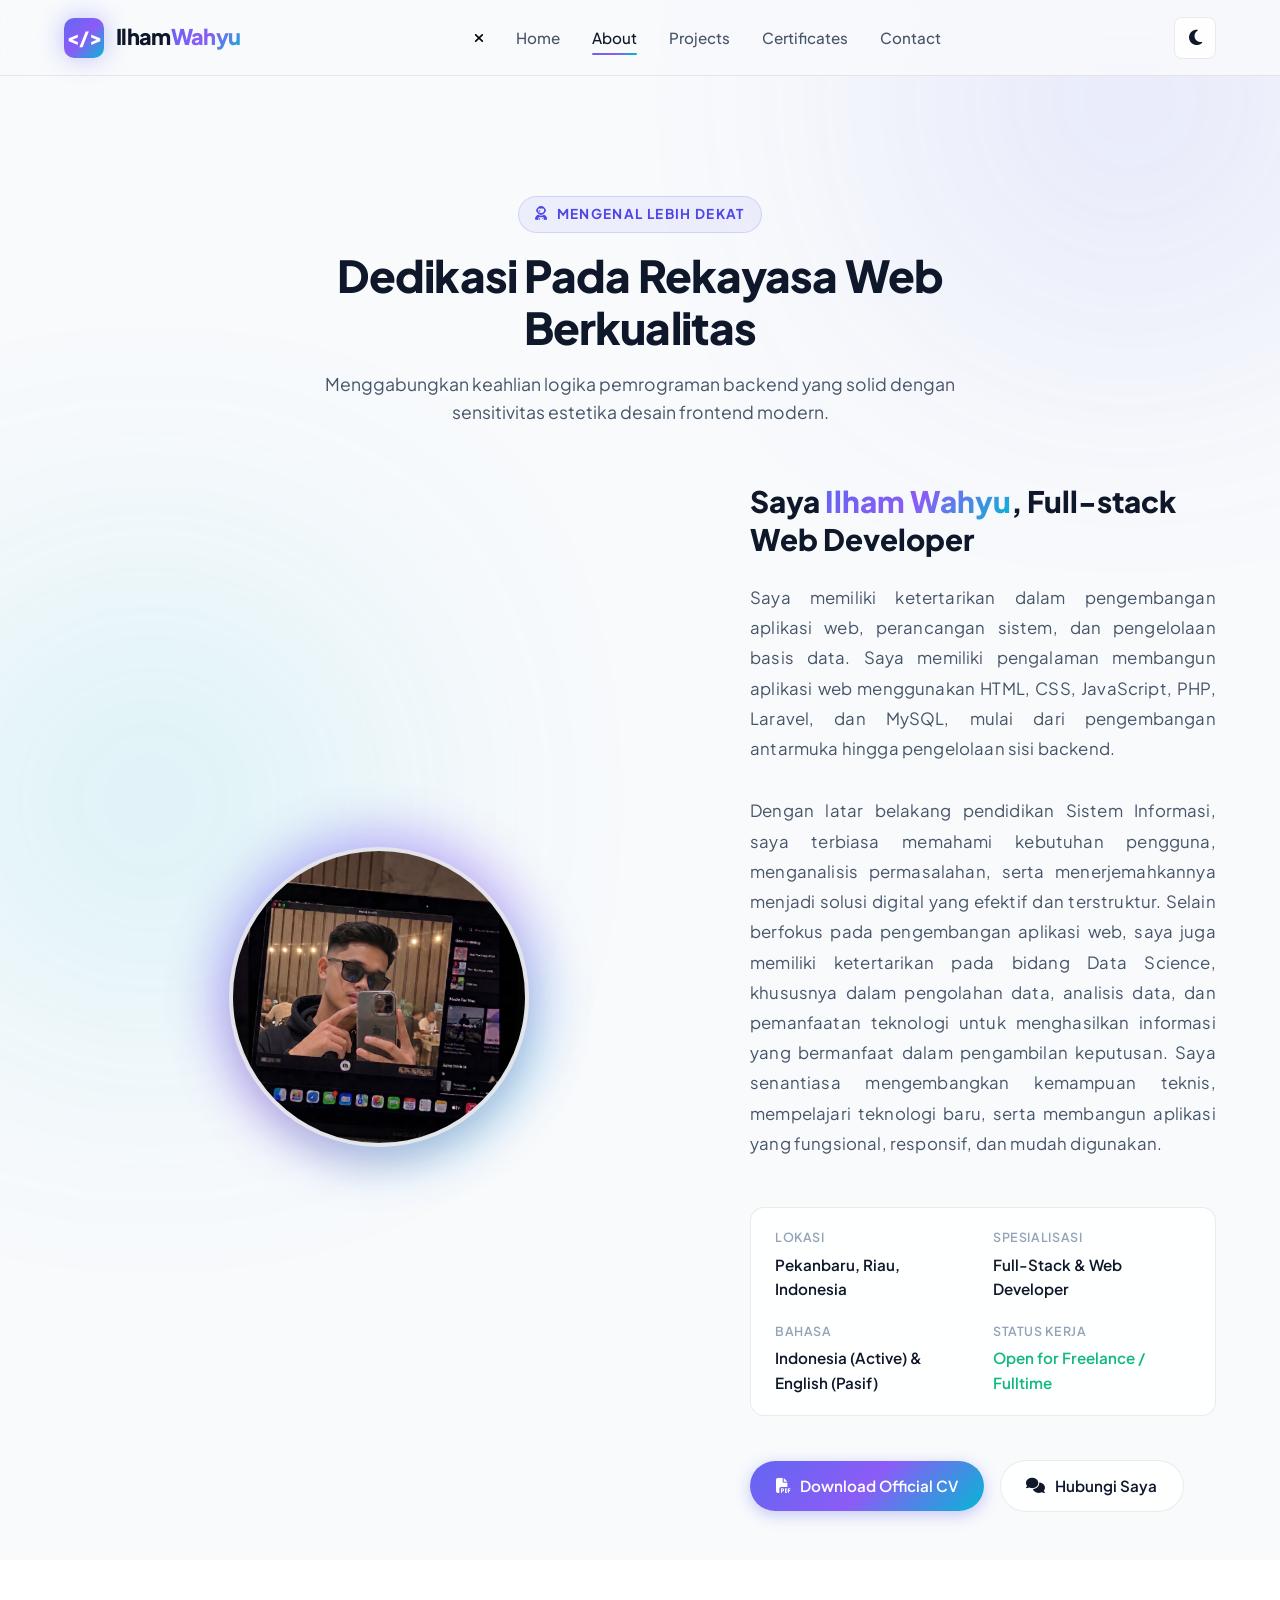
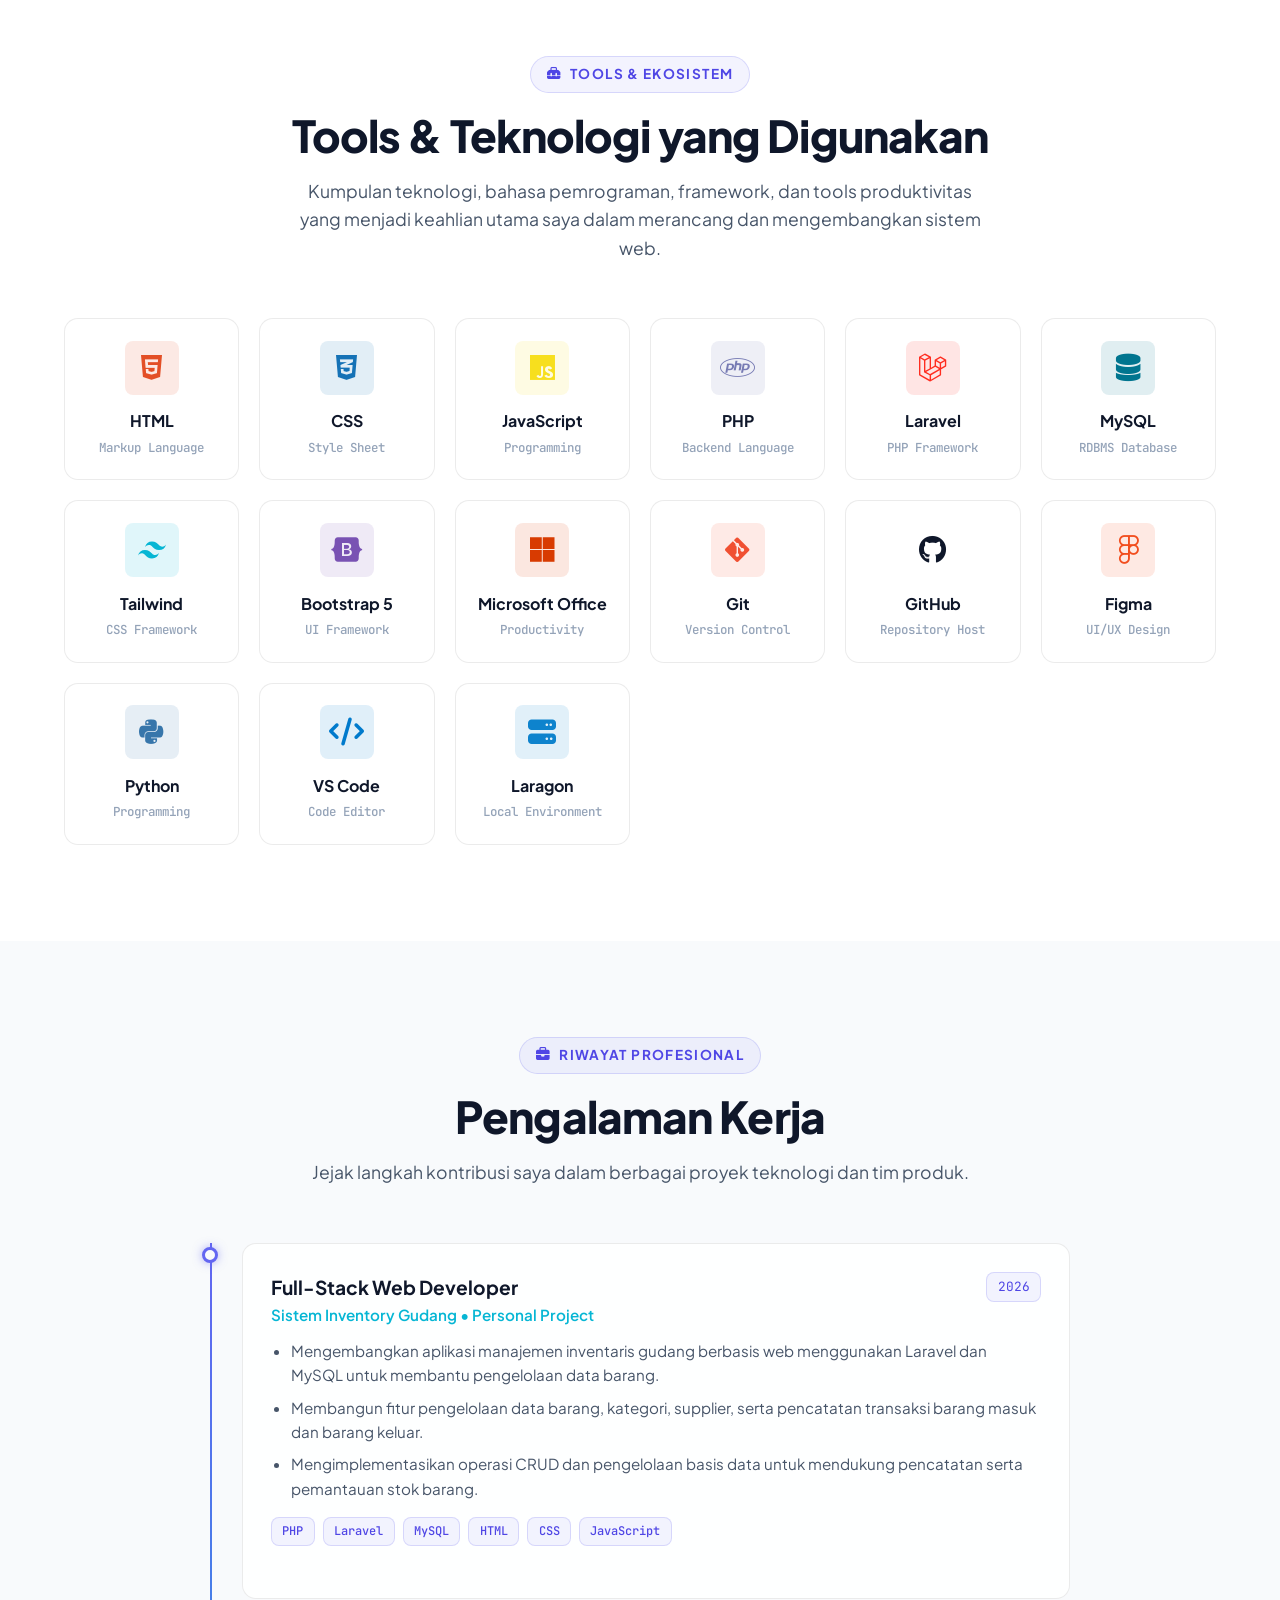
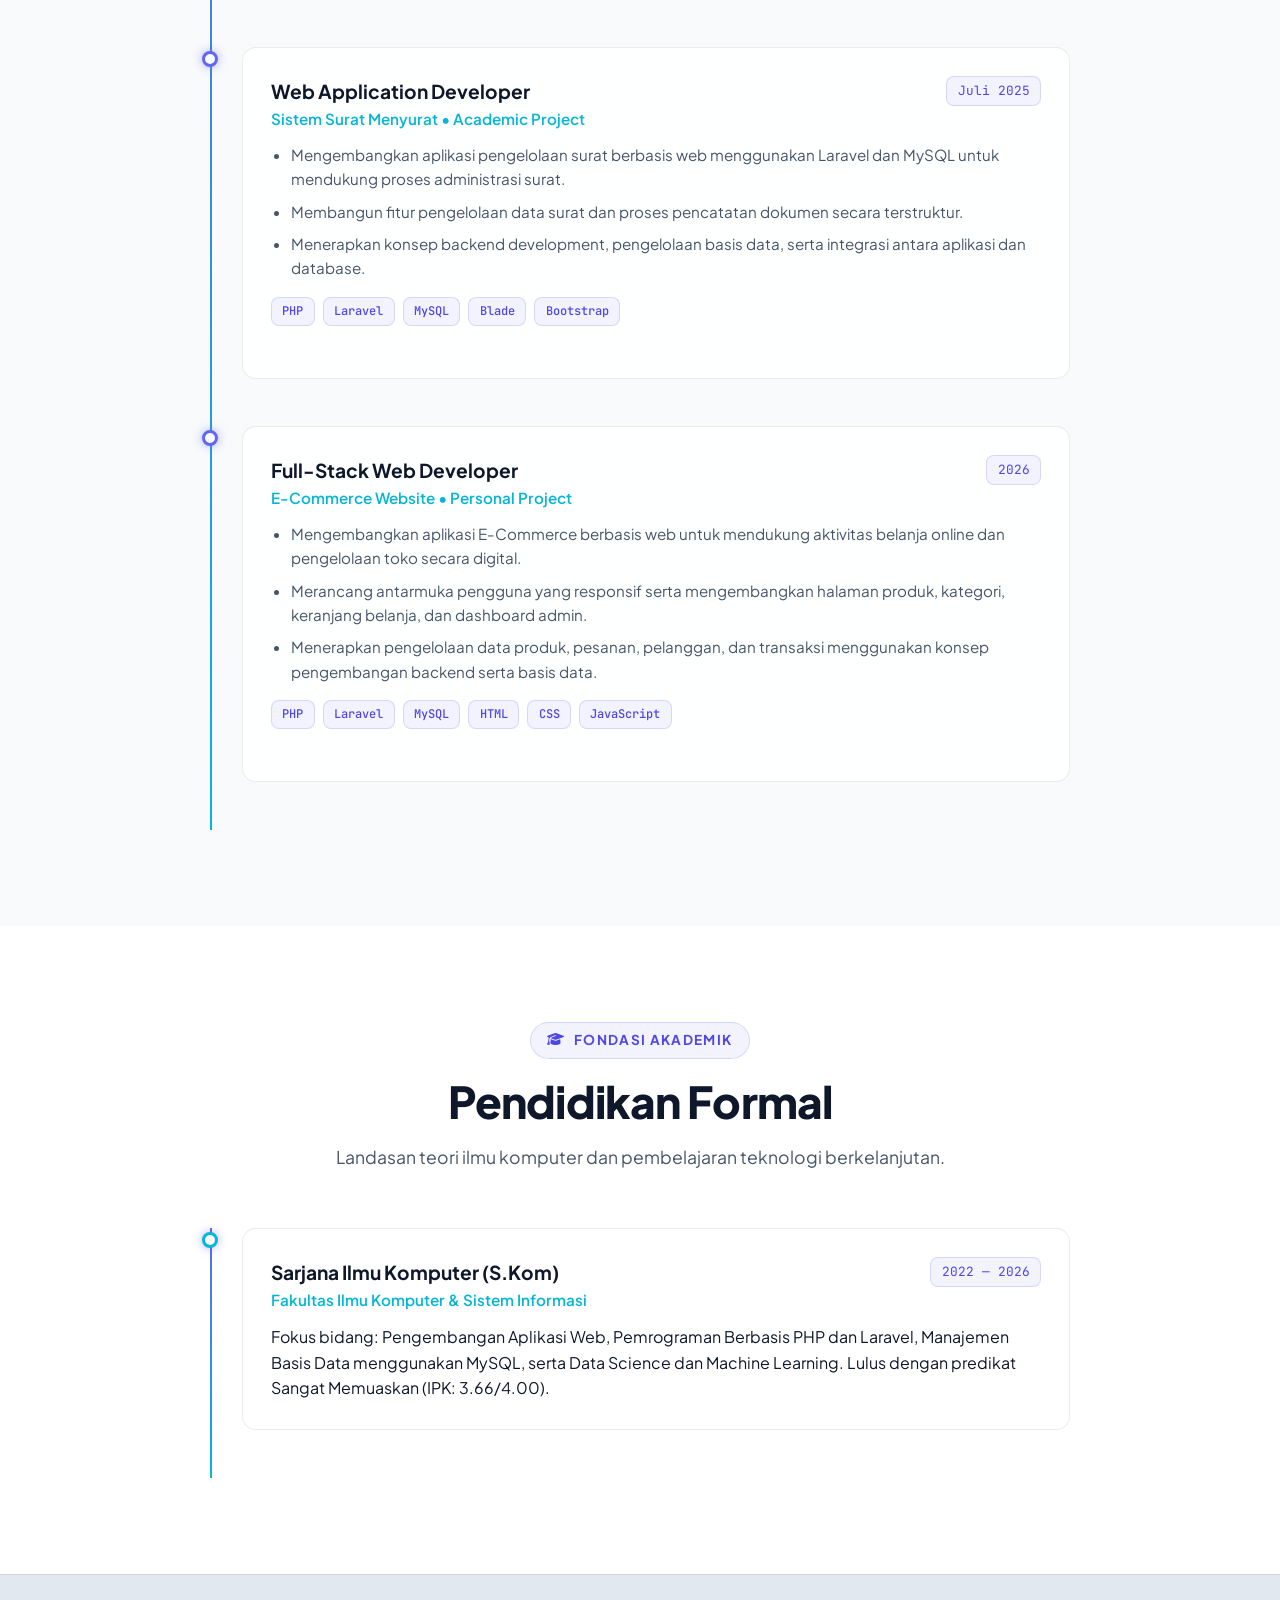
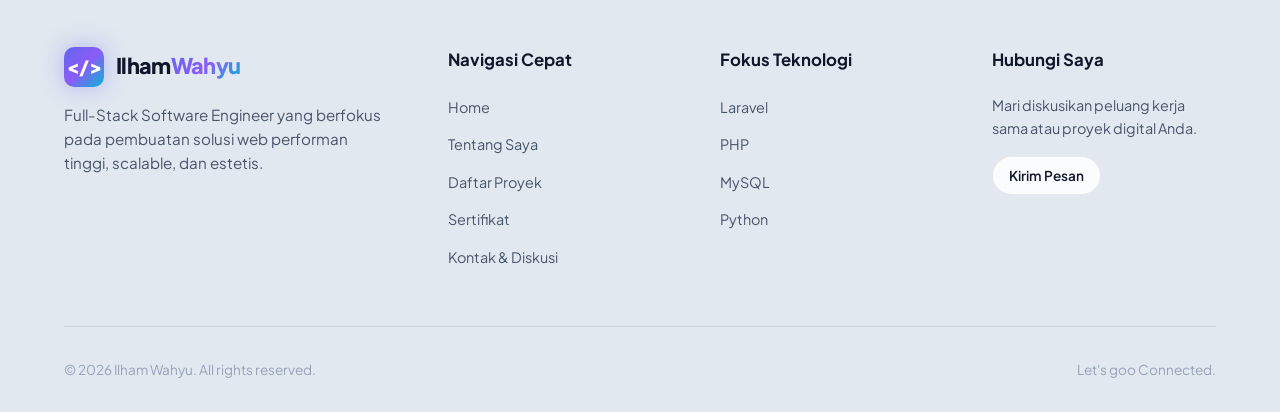
==== commit 423f16d6: "revisi Focus Teknologi" ====
--- a/about.html
+++ b/about.html
@@ -443,10 +443,10 @@
           <div>
             <h4 class="footer-col-title">Fokus Teknologi</h4>
             <ul class="footer-links">
-              <li><a href="projects.html">React &amp; Next.js 14</a></li>
-              <li><a href="projects.html">Node.js &amp; Express</a></li>
-              <li><a href="projects.html">TypeScript &amp; Clean Code</a></li>
-              <li><a href="projects.html">Docker &amp; Cloud Infra</a></li>
+              <li><a href="projects.html">Laravel</a></li>
+              <li><a href="projects.html">PHP</a></li>
+              <li><a href="projects.html">MySQL</a></li>
+              <li><a href="projects.html">Python</a></li>
             </ul>
           </div>
 
